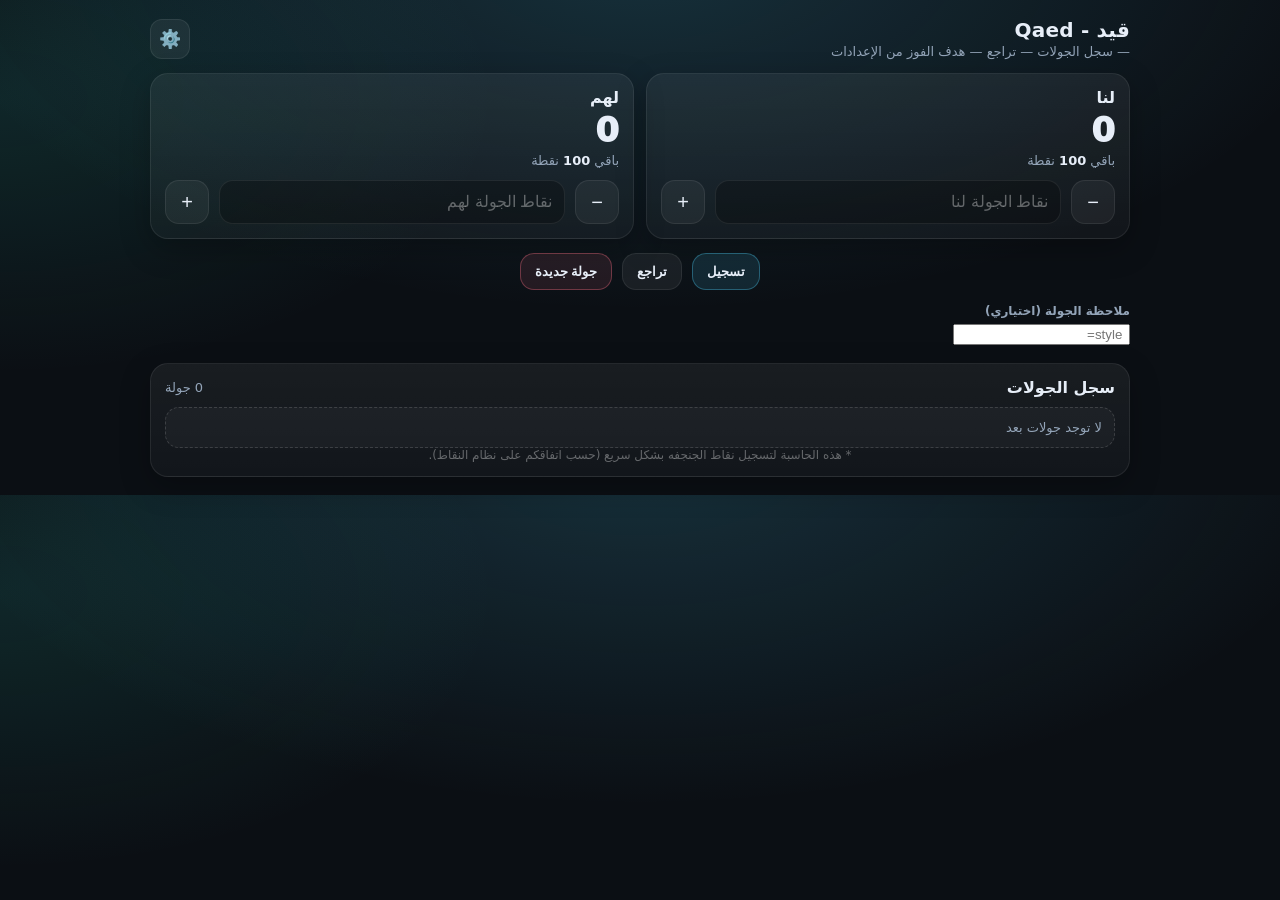
==== index.html @ 8751d2ac "Update index.html" ====
<!doctype html>
<html lang="ar" dir="rtl">
<head>
  <meta charset="utf-8" />
  <meta name="viewport" content="width=device-width,initial-scale=1" />
  <title> قيد  - Qaed </title>
  <style>
    :root{
      --bg:#0b0f14; --card:#101722; --muted:#93a4b8; --text:#e7eef8;
      --border:rgba(255,255,255,.08); --soft:rgba(255,255,255,.06);
      --accent:#4cc9f0; --ok:#2dd4bf; --bad:#fb7185; --warn:#fbbf24;
    }
    *{box-sizing:border-box}
    body{
      margin:0; padding:18px;
      font-family: system-ui,-apple-system,"Segoe UI",Tahoma,Arial;
      background: radial-gradient(1200px 600px at 50% -10%, rgba(76,201,240,.18), transparent 60%),
                  radial-gradient(900px 500px at 0% 20%, rgba(45,212,191,.12), transparent 55%),
                  var(--bg);
      color:var(--text);
    }
    a{color:inherit}
    .wrap{max-width:980px; margin:0 auto; display:grid; gap:14px;}
    .topbar{display:flex; align-items:center; justify-content:space-between; gap:10px;}
    .title{display:flex; flex-direction:column; gap:2px;}
    .title h1{margin:0; font-size:20px; letter-spacing:.2px;}
    .title p{margin:0; color:var(--muted); font-size:13px;}
    .iconbtn{
      width:40px; height:40px; border-radius:12px;
      border:1px solid var(--border); background:var(--soft); color:var(--text);
      cursor:pointer; font-size:18px; display:grid; place-items:center;
    }
    .grid2{display:grid; grid-template-columns:1fr 1fr; gap:12px;}
    .card{
      background: linear-gradient(180deg, rgba(255,255,255,.06), rgba(255,255,255,.03));
      border:1px solid var(--border); border-radius:18px; padding:14px;
      box-shadow: 0 10px 30px rgba(0,0,0,.25);
    }
    .teamHead{display:flex; align-items:flex-start; justify-content:space-between; gap:10px;}
    .teamName{font-weight:900; font-size:16px;}
    .bigScore{font-weight:950; font-size:34px; line-height:1; margin-top:6px;}
    .remaining{color:var(--muted); font-size:13px; margin-top:6px;}
    .remaining b{color:var(--text)}
    .inputRow{display:grid; grid-template-columns:44px 1fr 44px; gap:10px; margin-top:12px;}
    .stepBtn{
      border-radius:14px; border:1px solid var(--border);
      background:rgba(255,255,255,.05); color:var(--text); cursor:pointer;
      font-size:20px; height:44px;
    }
    input[type="number"]{
      width:100%; height:44px; border-radius:14px;
      border:1px solid var(--border); background:rgba(0,0,0,.25); color:var(--text);
      padding:0 12px; font-size:16px; outline:none;
    }
    input[type="number"]::placeholder{color:rgba(255,255,255,.35)}
    .actions{
      display:flex; gap:10px; flex-wrap:wrap;
      justify-content:center; align-items:center;
    }
    .btn{
      border:1px solid var(--border);
      background:rgba(255,255,255,.06);
      color:var(--text);
      padding:10px 14px;
      border-radius:14px;
      cursor:pointer;
      font-weight:800;
    }
    .btn.primary{border-color:rgba(76,201,240,.35); background:rgba(76,201,240,.12);}
    .btn.danger{border-color:rgba(251,113,133,.35); background:rgba(251,113,133,.10);}
    .btn.ghost{background:transparent}
    .logHead{
      display:flex; align-items:center; justify-content:space-between; gap:10px;
      margin-bottom:10px;
    }
    .logHead h2{margin:0; font-size:16px;}
    .badge{color:var(--muted); font-size:13px;}
    table{width:100%; border-collapse:separate; border-spacing:0 8px;}
    thead th{
      text-align:right; font-size:12px; color:var(--muted); font-weight:800;
      padding:0 10px;
    }
    tbody td{
      background:rgba(255,255,255,.04);
      border-top:1px solid var(--border);
      border-bottom:1px solid var(--border);
      padding:10px;
      font-weight:700;
    }
    tbody td:first-child{border-right:1px solid var(--border); border-top-right-radius:12px; border-bottom-right-radius:12px;}
    tbody td:last-child{border-left:1px solid var(--border); border-top-left-radius:12px; border-bottom-left-radius:12px;}
    .muted{color:var(--muted); font-weight:600;}
    .empty{
      color:var(--muted); font-size:13px; padding:12px;
      border:1px dashed rgba(255,255,255,.15); border-radius:14px;
      background:rgba(255,255,255,.03);
    }

    /* Modals */
    .overlay{
      position:fixed; inset:0; background:rgba(0,0,0,.55);
      display:none; align-items:center; justify-content:center; padding:18px;
    }
    .modal{
      width:min(520px, 100%); border-radius:18px; padding:14px;
      border:1px solid var(--border);
      background: linear-gradient(180deg, rgba(16,23,34,.98), rgba(16,23,34,.92));
      box-shadow: 0 18px 40px rgba(0,0,0,.5);
    }
    .modalTop{display:flex; justify-content:space-between; align-items:center; margin-bottom:10px;}
    .modalTop h3{margin:0; font-size:16px;}
    .closeX{
      width:36px; height:36px; border-radius:12px;
      border:1px solid var(--border); background:rgba(255,255,255,.06); color:var(--text);
      cursor:pointer; font-size:18px;
    }
    .field{margin:10px 0;}
    label{display:block; margin:0 0 6px; font-weight:800; color:var(--muted); font-size:12px;}
    .row2{display:grid; grid-template-columns:1fr 1fr; gap:10px;}
    .note{font-size:12px; color:var(--muted); line-height:1.6;}
    .winnerBox{
      text-align:center; padding:12px;
      border-radius:16px; border:1px solid rgba(45,212,191,.28);
      background: rgba(45,212,191,.10);
      margin:10px 0 14px;
    }
    .winnerBox .who{font-size:20px; font-weight:950; margin-top:6px;}
    .footerHint{color:rgba(255,255,255,.35); font-size:12px; text-align:center;}
    @media (max-width:780px){
      .grid2{grid-template-columns:1fr}
      .actions{justify-content:stretch}
      .btn{flex:1}
    }
  </style>
</head>
<body>
  <div class="wrap">
    <div class="topbar">
      <div class="title">
        <h1> قيد  - Qaed </h1>
        <p> — سجل الجولات — تراجع — هدف الفوز من الإعدادات</p>
      </div>
      <button class="iconbtn" id="settingsBtn" title="الإعدادات">⚙️</button>
    </div>

    <div class="grid2">
      <div class="card" id="teamA">
        <div class="teamHead">
          <div>
            <div class="teamName" id="nameA">لنا</div>
            <div class="bigScore" id="scoreA">0</div>
            <div class="remaining">باقي <b id="remainA">100</b> نقطة</div>
          </div>
        </div>

        <div class="inputRow">
          <button class="stepBtn" id="decA" aria-label="ناقص">−</button>
          <input type="number" id="inputA" placeholder="نقاط الجولة لنا" min="-500" step="1" />
          <button class="stepBtn" id="incA" aria-label="زائد">+</button>
        </div>
      </div>

      <div class="card" id="teamB">
        <div class="teamHead">
          <div>
            <div class="teamName" id="nameB">لهم</div>
            <div class="bigScore" id="scoreB">0</div>
            <div class="remaining">باقي <b id="remainB">100</b> نقطة</div>
          </div>
        </div>

        <div class="inputRow">
          <button class="stepBtn" id="decB" aria-label="ناقص">−</button>
          <input type="number" id="inputB" placeholder="نقاط الجولة لهم" min="-500" step="1" />
          <button class="stepBtn" id="incB" aria-label="زائد">+</button>
        </div>
      </div>
    </div>

    <div class="actions">
      <button class="btn primary" id="saveRoundBtn">تسجيل</button>
      <button class="btn" id="undoBtn">تراجع</button>
      <button class="btn danger" id="newGameBtn">جولة جديدة</button>
    </div>

    <div class="field" style="margin:0 0 4px 0;">
      <label>ملاحظة الجولة (اختياري)</label>
      <input type="text" id="roundNoteInput" placeholder=" style="height:44px;border-radius:14px;border:1px solid var(--border);background:rgba(0,0,0,.25);color:var(--text);padding:0 12px;width:100%;" />
    </div>

    <div class="card">
      <div class="logHead">
        <h2>سجل الجولات</h2>
        <div class="badge"><span id="roundCount">0</span> جولة</div>
      </div>

      <div id="logEmpty" class="empty">لا توجد جولات بعد</div>

      <div style="overflow:auto;">
        <table id="logTable" style="display:none;">
          <thead>
            <tr>
              <th style="width:70px;">الجولة</th>
              <th>لنا</th>
              <th>لهم</th>
              <th class="muted">ملاحظة</th>
            </tr>
          </thead>
          <tbody id="logBody"></tbody>
        </table>
      </div>

      <div class="footerHint">* هذه الحاسبة لتسجيل نقاط الجنجفه بشكل سريع (حسب اتفاقكم على نظام النقاط).</div>
    </div>
  </div>

  <!-- Settings Modal -->
  <div class="overlay" id="settingsOverlay" role="dialog" aria-modal="true">
    <div class="modal">
      <div class="modalTop">
        <h3>⚙️ الإعدادات</h3>
        <button class="closeX" id="closeSettings" aria-label="إغلاق">✕</button>
      </div>

      <div class="row2">
        <div class="field">
          <label>اسم الفريق الأول</label>
          <input type="text" id="setNameA" placeholder="مثال: لنا" style="height:44px;border-radius:14px;border:1px solid var(--border);background:rgba(0,0,0,.25);color:var(--text);padding:0 12px;" />
        </div>
        <div class="field">
          <label>اسم الفريق الثاني</label>
          <input type="text" id="setNameB" placeholder="مثال: لهم" style="height:44px;border-radius:14px;border:1px solid var(--border);background:rgba(0,0,0,.25);color:var(--text);padding:0 12px;" />
        </div>
      </div>

      <div class="field">
        <label>عدد نقاط الفوز (الهدف)</label>
        <input type="number" id="targetPoints" min="1" value="100" />
        <div class="note">مثال شائع: 100 أو 150. أول فريق يوصل للهدف (أو يتعداه) يفوز.</div>
      </div>

      <div class="actions" style="justify-content:flex-start;">
        <button class="btn primary" id="saveSettingsBtn">حفظ</button>
        <button class="btn ghost" id="resetAllBtn">تصفير كل شيء</button>
      </div>
    </div>
  </div>

  <!-- Winner Modal -->
  <div class="overlay" id="winnerOverlay" role="dialog" aria-modal="true">
    <div class="modal">
      <div class="modalTop">
        <h3 id="winnerTitle">الفائز!</h3>
        <button class="closeX" id="closeWinner" aria-label="إغلاق">✕</button>
      </div>

      <div class="winnerBox">
        <div class="muted">وصل الهدف</div>
        <div class="who" id="winnerWho">—</div>
        <div style="margin-top:8px" class="muted">
          <span id="winnerAName">لنا</span>: <b id="winnerAScore">0</b> —
          <span id="winnerBName">لهم</span>: <b id="winnerBScore">0</b>
        </div>
      </div>

      <div class="actions" style="justify-content:flex-start;">
        <button class="btn primary" id="winnerNewGameBtn">لعبة جديدة</button>
      </div>
    </div>
  </div>

  <script>
    // ====== State & Storage ======
    const STORAGE_KEY = "jinjfa_score_v1";

    // simple wrapper around storage with in-memory fallback for private mode/blocked storage
    const storage = (()=>{
      try{
        const testKey = STORAGE_KEY + "_test";
        localStorage.setItem(testKey, "1");
        localStorage.removeItem(testKey);
        return {
          get: (k)=>localStorage.getItem(k),
          set: (k,v)=>localStorage.setItem(k,v),
          remove: (k)=>localStorage.removeItem(k)
        };
      }catch(err){
        console.warn("Local storage unavailable, falling back to memory", err);
        const mem = {};
        return {
          get: (k)=> (k in mem ? mem[k] : null),
          set: (k,v)=>{ mem[k] = v; },
          remove: (k)=>{ delete mem[k]; }
        };
      }
    })();

    const state = {
      target: 100,
      nameA: "لنا",
      nameB: "لهم",
      scoreA: 0,
      scoreB: 0,
      rounds: [] // {a,b,note,ts}
    };

    function loadState() {
      try{
        const raw = storage.get(STORAGE_KEY);
        if(!raw) return;
        const parsed = JSON.parse(raw);
        if(typeof parsed === "object" && parsed){
          Object.assign(state, parsed);
          // sanitize
          state.target = clampInt(state.target, 1, 100000);
          state.scoreA = clampInt(state.scoreA, -1000000, 1000000);
          state.scoreB = clampInt(state.scoreB, -1000000, 1000000);
          state.rounds = Array.isArray(state.rounds) ? state.rounds : [];
        }
      }catch(e){
        console.warn("Failed to load stored state", e);
      }
    }
    function saveState(){
      try{
        storage.set(STORAGE_KEY, JSON.stringify(state));
      }catch(e){
        console.warn("Unable to persist state", e);
      }
    }

    function clampInt(v, min, max){
      const n = Number(v);
      if(!Number.isFinite(n)) return min;
      return Math.max(min, Math.min(max, Math.trunc(n)));
    }

    // ====== DOM ======
    const $ = (id)=>document.getElementById(id);

    const els = {
      nameA: $("nameA"),
      nameB: $("nameB"),
      scoreA: $("scoreA"),
      scoreB: $("scoreB"),
      remainA: $("remainA"),
      remainB: $("remainB"),
      inputA: $("inputA"),
      inputB: $("inputB"),
      roundCount: $("roundCount"),
      logEmpty: $("logEmpty"),
      logTable: $("logTable"),
      logBody: $("logBody"),

      settingsOverlay: $("settingsOverlay"),
      settingsBtn: $("settingsBtn"),
      closeSettings: $("closeSettings"),
      setNameA: $("setNameA"),
      setNameB: $("setNameB"),
      targetPoints: $("targetPoints"),
      roundNoteInput: $("roundNoteInput"),
      saveSettingsBtn: $("saveSettingsBtn"),
      resetAllBtn: $("resetAllBtn"),

      winnerOverlay: $("winnerOverlay"),
      closeWinner: $("closeWinner"),
      winnerWho: $("winnerWho"),
      winnerAName: $("winnerAName"),
      winnerBName: $("winnerBName"),
      winnerAScore: $("winnerAScore"),
      winnerBScore: $("winnerBScore"),
      winnerTitle: $("winnerTitle"),
      winnerNewGameBtn: $("winnerNewGameBtn"),

      saveRoundBtn: $("saveRoundBtn"),
      undoBtn: $("undoBtn"),
      newGameBtn: $("newGameBtn"),

      incA: $("incA"),
      decA: $("decA"),
      incB: $("incB"),
      decB: $("decB"),
    };

    function fmt(n){
      const num = Number(n);
      if(!Number.isFinite(num)) return "0";
      const bounded = Math.max(-1e9, Math.min(1e9, Math.trunc(num)));
      return String(bounded);
    }

    function updateUI(){
      els.nameA.textContent = state.nameA;
      els.nameB.textContent = state.nameB;
      els.scoreA.textContent = fmt(state.scoreA);
      els.scoreB.textContent = fmt(state.scoreB);

      const ra = Math.max(0, state.target - state.scoreA);
      const rb = Math.max(0, state.target - state.scoreB);
      els.remainA.textContent = fmt(ra);
      els.remainB.textContent = fmt(rb);

      // log
      const count = state.rounds.length;
      els.roundCount.textContent = fmt(count);

      if(count === 0){
        els.logEmpty.style.display = "block";
        els.logTable.style.display = "none";
      }else{
        els.logEmpty.style.display = "none";
        els.logTable.style.display = "table";
      }

      els.logBody.innerHTML = "";
      state.rounds.slice().reverse().forEach((r, idxFromEnd)=>{
        const roundIndex = count - idxFromEnd;
        const tr = document.createElement("tr");

        const td1 = document.createElement("td"); td1.textContent = roundIndex;
        const td2 = document.createElement("td"); td2.textContent = fmt(r.a);
        const td3 = document.createElement("td"); td3.textContent = fmt(r.b);
        const td4 = document.createElement("td"); td4.textContent = r.note ? r.note : "—";
        td4.className = "muted";

        tr.append(td1, td2, td3, td4);
        els.logBody.appendChild(tr);
      });

      // settings inputs reflect state
      els.setNameA.value = state.nameA;
      els.setNameB.value = state.nameB;
      els.targetPoints.value = state.target;

      // winner labels
      els.winnerAName.textContent = state.nameA;
      els.winnerBName.textContent = state.nameB;
    }

    function openSettings(){
      els.settingsOverlay.style.display = "flex";
    }
    function closeSettings(){
      els.settingsOverlay.style.display = "none";
    }

    function openWinner(who, isTie=false){
      els.winnerTitle.textContent = isTie ? "تعادل" : "الفائز!";
      els.winnerWho.textContent = who;
      els.winnerAScore.textContent = fmt(state.scoreA);
      els.winnerBScore.textContent = fmt(state.scoreB);
      els.winnerOverlay.style.display = "flex";
    }
    function closeWinner(){
      els.winnerOverlay.style.display = "none";
    }

    // ====== Actions ======
    function stepInput(inputEl, delta){
      const cur = clampInt(inputEl.value || 0, -100000, 100000);
      const next = cur + delta;
      inputEl.value = next;
      inputEl.focus();
    }

    function registerRound(){
      const a = clampInt(els.inputA.value || 0, -100000, 100000);
      const b = clampInt(els.inputB.value || 0, -100000, 100000);

      // Prevent empty round
      if(a === 0 && b === 0){
        // small UI nudge
        els.inputA.focus();
        return;
      }

      const note = (els.roundNoteInput.value || "").trim();

      state.scoreA += a;
      state.scoreB += b;
      state.rounds.push({ a, b, note, ts: Date.now() });

      // clear inputs
      els.inputA.value = "";
      els.inputB.value = "";
      els.roundNoteInput.value = "";

      saveState();
      updateUI();
      checkWinner();
    }

    function undoLast(){
      const last = state.rounds.pop();
      if(!last) return;
      state.scoreA = state.scoreA - clampInt(last.a,-1e9,1e9);
      state.scoreB = state.scoreB - clampInt(last.b,-1e9,1e9);
      saveState();
      updateUI();
      checkWinner();
    }

    function newGame(confirmMsg=true){
      if(confirmMsg && !confirm("هل أنت متأكد من بدء جولة جديدة؟")) return;
      state.scoreA = 0;
      state.scoreB = 0;
      state.rounds = [];
      els.inputA.value = "";
      els.inputB.value = "";
      els.roundNoteInput.value = "";
      saveState();
      updateUI();
      closeWinner();
    }

    function resetAll(){
      if(!confirm("تأكيد: تصفير كل شيء (الأسماء + الهدف + السجل)؟")) return;
      storage.remove(STORAGE_KEY);
      state.target = 100;
      state.nameA = "لنا";
      state.nameB = "لهم";
      state.scoreA = 0;
      state.scoreB = 0;
      state.rounds = [];
      saveState();
      updateUI();
      closeSettings();
      closeWinner();
    }

    function saveSettings(){
      state.nameA = (els.setNameA.value || "لنا").trim() || "لنا";
      state.nameB = (els.setNameB.value || "لهم").trim() || "لهم";
      state.target = clampInt(els.targetPoints.value || 100, 1, 100000);
      saveState();
      updateUI();
      closeSettings();
      checkWinner();
    }

    function checkWinner(){
      const hitA = state.scoreA >= state.target;
      const hitB = state.scoreB >= state.target;
      if(!hitA && !hitB){
        closeWinner();
        return;
      }

      let who = "";
      let tie = false;
      if(hitA && hitB){
        if(state.scoreA > state.scoreB) who = state.nameA;
        else if(state.scoreB > state.scoreA) who = state.nameB;
        else { tie = true; who = "تعادل"; }
      }else{
        who = hitA ? state.nameA : state.nameB;
      }
      openWinner(who, tie);
    }

    // ====== Events ======
    els.settingsBtn.addEventListener("click", openSettings);
    els.closeSettings.addEventListener("click", closeSettings);
    els.settingsOverlay.addEventListener("click", (e)=>{ if(e.target === els.settingsOverlay) closeSettings(); });
    els.saveSettingsBtn.addEventListener("click", saveSettings);
    els.resetAllBtn.addEventListener("click", resetAll);

    els.saveRoundBtn.addEventListener("click", registerRound);
    els.undoBtn.addEventListener("click", undoLast);
    els.newGameBtn.addEventListener("click", ()=>newGame(true));

    els.incA.addEventListener("click", ()=>stepInput(els.inputA, +1));
    els.decA.addEventListener("click", ()=>stepInput(els.inputA, -1));
    els.incB.addEventListener("click", ()=>stepInput(els.inputB, +1));
    els.decB.addEventListener("click", ()=>stepInput(els.inputB, -1));

    // Enter key to save
    [els.inputA, els.inputB].forEach(inp=>{
      inp.addEventListener("keydown", (e)=>{
        if(e.key === "Enter"){
          e.preventDefault();
          registerRound();
        }
      });
    });

    els.closeWinner.addEventListener("click", closeWinner);
    els.winnerOverlay.addEventListener("click", (e)=>{ if(e.target === els.winnerOverlay) closeWinner(); });
    els.winnerNewGameBtn.addEventListener("click", ()=>newGame(false));

    // ====== Init ======
    loadState();
    saveState();
    updateUI();
    checkWinner();
  </script>
</body>
</html>
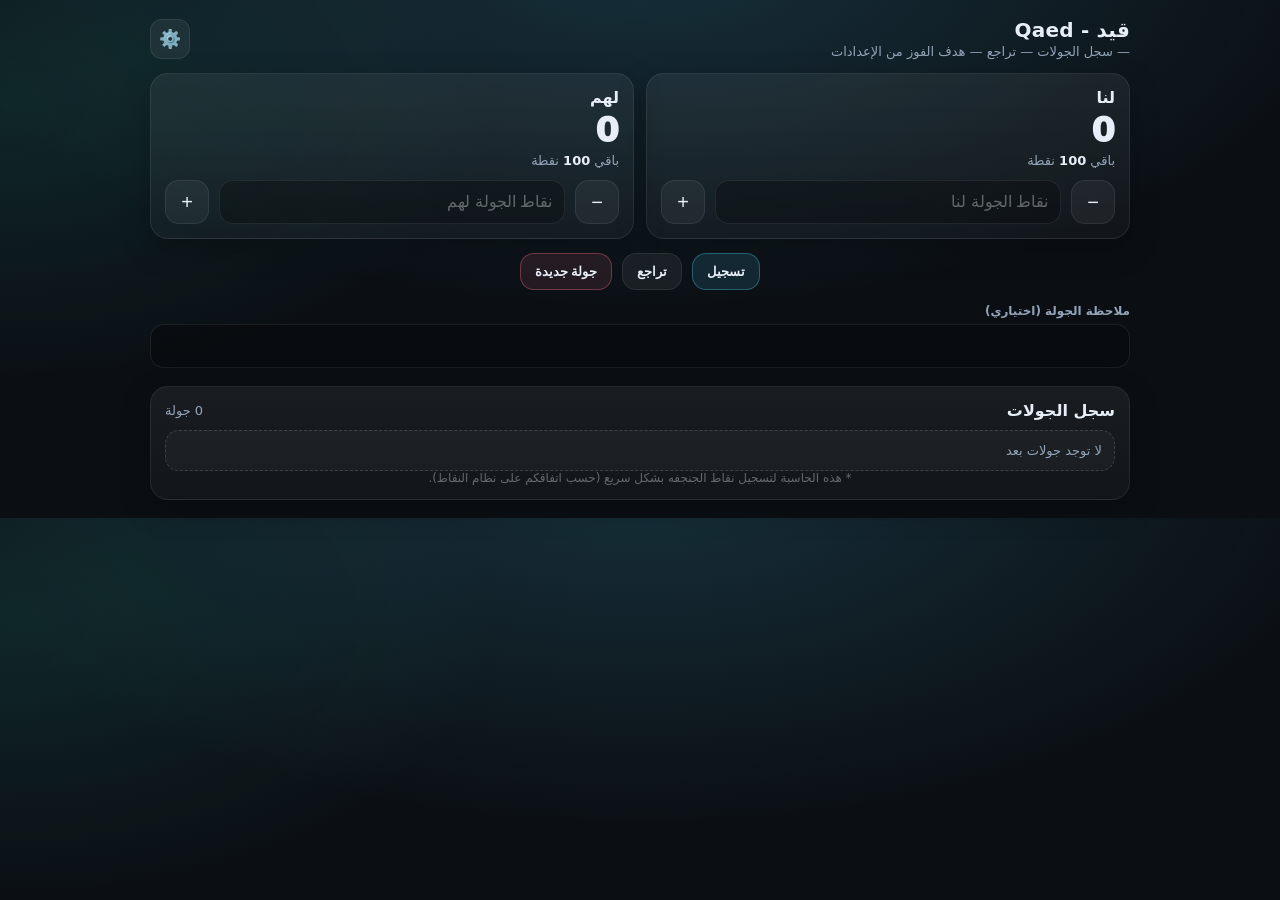
==== commit 48d510fa: "Fix round note input placeholder markup" ====
--- a/index.html
+++ b/index.html
@@ -185,7 +185,7 @@
 
     <div class="field" style="margin:0 0 4px 0;">
       <label>ملاحظة الجولة (اختياري)</label>
-      <input type="text" id="roundNoteInput" placeholder=" style="height:44px;border-radius:14px;border:1px solid var(--border);background:rgba(0,0,0,.25);color:var(--text);padding:0 12px;width:100%;" />
+      <input type="text" id="roundNoteInput" placeholder="" style="height:44px;border-radius:14px;border:1px solid var(--border);background:rgba(0,0,0,.25);color:var(--text);padding:0 12px;width:100%;" />
     </div>
 
     <div class="card">
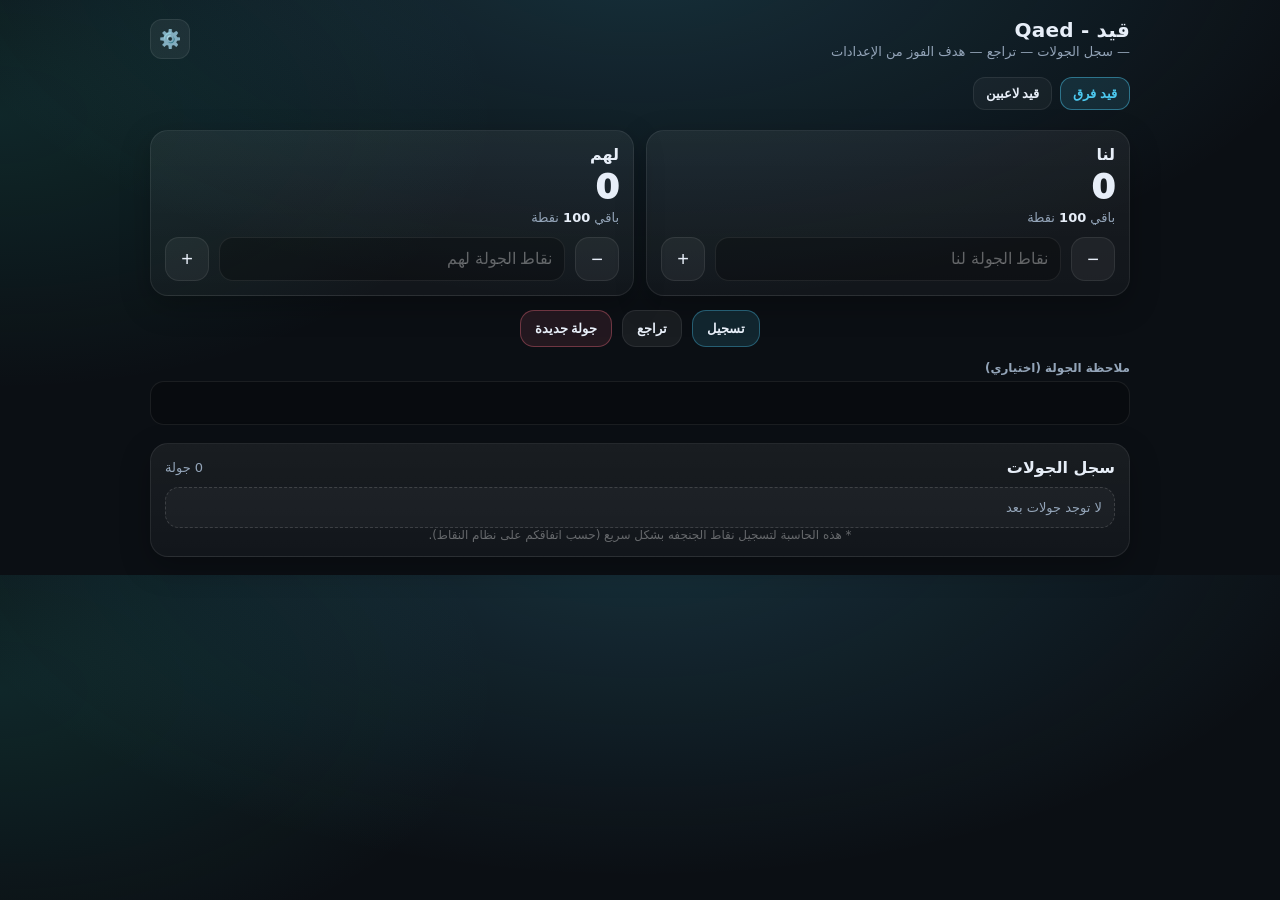
==== commit f0cbcb22: "Add team/player modes and fix note input" ====
--- a/index.html
+++ b/index.html
@@ -21,15 +21,21 @@
     }
     a{color:inherit}
     .wrap{max-width:980px; margin:0 auto; display:grid; gap:14px;}
-    .topbar{display:flex; align-items:center; justify-content:space-between; gap:10px;}
-    .title{display:flex; flex-direction:column; gap:2px;}
-    .title h1{margin:0; font-size:20px; letter-spacing:.2px;}
-    .title p{margin:0; color:var(--muted); font-size:13px;}
-    .iconbtn{
-      width:40px; height:40px; border-radius:12px;
-      border:1px solid var(--border); background:var(--soft); color:var(--text);
-      cursor:pointer; font-size:18px; display:grid; place-items:center;
-    }
+    .topbar{display:flex; align-items:center; justify-content:space-between; gap:10px;}
+    .title{display:flex; flex-direction:column; gap:2px;}
+    .title h1{margin:0; font-size:20px; letter-spacing:.2px;}
+    .title p{margin:0; color:var(--muted); font-size:13px;}
+    .modeToggle{display:flex; gap:8px; flex-wrap:wrap; margin:4px 0 6px;}
+    .modeBtn{
+      border:1px solid var(--border); background:rgba(255,255,255,.04); color:var(--text);
+      padding:8px 12px; border-radius:12px; cursor:pointer; font-weight:800; font-size:13px;
+    }
+    .modeBtn.active{border-color:rgba(76,201,240,.45); background:rgba(76,201,240,.12); color:var(--accent);}
+    .iconbtn{
+      width:40px; height:40px; border-radius:12px;
+      border:1px solid var(--border); background:var(--soft); color:var(--text);
+      cursor:pointer; font-size:18px; display:grid; place-items:center;
+    }
     .grid2{display:grid; grid-template-columns:1fr 1fr; gap:12px;}
     .card{
       background: linear-gradient(180deg, rgba(255,255,255,.06), rgba(255,255,255,.03));
@@ -135,13 +141,18 @@
 </head>
 <body>
   <div class="wrap">
-    <div class="topbar">
-      <div class="title">
-        <h1> قيد  - Qaed </h1>
-        <p> — سجل الجولات — تراجع — هدف الفوز من الإعدادات</p>
-      </div>
-      <button class="iconbtn" id="settingsBtn" title="الإعدادات">⚙️</button>
-    </div>
+    <div class="topbar">
+      <div class="title">
+        <h1> قيد  - Qaed </h1>
+        <p> — سجل الجولات — تراجع — هدف الفوز من الإعدادات</p>
+      </div>
+      <button class="iconbtn" id="settingsBtn" title="الإعدادات">⚙️</button>
+    </div>
+
+    <div class="modeToggle">
+      <button class="modeBtn active" data-mode="teams" id="modeTeams">قيد فرق</button>
+      <button class="modeBtn" data-mode="players" id="modePlayers">قيد لاعبين</button>
+    </div>
 
     <div class="grid2">
       <div class="card" id="teamA">
@@ -295,32 +306,55 @@
       }
     })();
 
-    const state = {
-      target: 100,
-      nameA: "لنا",
-      nameB: "لهم",
-      scoreA: 0,
-      scoreB: 0,
-      rounds: [] // {a,b,note,ts}
-    };
-
-    function loadState() {
-      try{
-        const raw = storage.get(STORAGE_KEY);
-        if(!raw) return;
-        const parsed = JSON.parse(raw);
-        if(typeof parsed === "object" && parsed){
-          Object.assign(state, parsed);
-          // sanitize
-          state.target = clampInt(state.target, 1, 100000);
-          state.scoreA = clampInt(state.scoreA, -1000000, 1000000);
-          state.scoreB = clampInt(state.scoreB, -1000000, 1000000);
-          state.rounds = Array.isArray(state.rounds) ? state.rounds : [];
-        }
-      }catch(e){
-        console.warn("Failed to load stored state", e);
-      }
-    }
+    const defaultProfile = (nameA="لنا", nameB="لهم")=>({
+      target: 100,
+      nameA,
+      nameB,
+      scoreA: 0,
+      scoreB: 0,
+      rounds: [] // {a,b,note,ts}
+    });
+
+    const state = {
+      mode: "teams", // teams | players
+      profiles: {
+        teams: defaultProfile("لنا", "لهم"),
+        players: defaultProfile("لاعب 1", "لاعب 2"),
+      }
+    };
+
+    function currentProfile(){ return state.profiles[state.mode]; }
+
+    function sanitizeProfile(p){
+      if(!p || typeof p !== "object") return defaultProfile();
+      p.target = clampInt(p.target, 1, 100000);
+      p.nameA = (p.nameA || "").trim() || "لنا";
+      p.nameB = (p.nameB || "").trim() || "لهم";
+      p.scoreA = clampInt(p.scoreA, -1000000, 1000000);
+      p.scoreB = clampInt(p.scoreB, -1000000, 1000000);
+      p.rounds = Array.isArray(p.rounds) ? p.rounds : [];
+      return p;
+    }
+
+    function loadState() {
+      try{
+        const raw = storage.get(STORAGE_KEY);
+        if(!raw) return;
+        const parsed = JSON.parse(raw);
+        if(typeof parsed === "object" && parsed){
+          if(parsed.profiles){
+            state.mode = parsed.mode === "players" ? "players" : "teams";
+            state.profiles.teams = sanitizeProfile(parsed.profiles.teams || defaultProfile("لنا","لهم"));
+            state.profiles.players = sanitizeProfile(parsed.profiles.players || defaultProfile("لاعب 1","لاعب 2"));
+          }else{
+            // legacy structure -> apply to teams, keep players default
+            state.profiles.teams = sanitizeProfile(parsed);
+          }
+        }
+      }catch(e){
+        console.warn("Failed to load stored state", e);
+      }
+    }
     function saveState(){
       try{
         storage.set(STORAGE_KEY, JSON.stringify(state));
@@ -350,10 +384,13 @@
       roundCount: $("roundCount"),
       logEmpty: $("logEmpty"),
       logTable: $("logTable"),
-      logBody: $("logBody"),
-
-      settingsOverlay: $("settingsOverlay"),
-      settingsBtn: $("settingsBtn"),
+      logBody: $("logBody"),
+
+      modeTeams: $("modeTeams"),
+      modePlayers: $("modePlayers"),
+
+      settingsOverlay: $("settingsOverlay"),
+      settingsBtn: $("settingsBtn"),
       closeSettings: $("closeSettings"),
       setNameA: $("setNameA"),
       setNameB: $("setNameB"),
@@ -389,53 +426,60 @@
       return String(bounded);
     }
 
-    function updateUI(){
-      els.nameA.textContent = state.nameA;
-      els.nameB.textContent = state.nameB;
-      els.scoreA.textContent = fmt(state.scoreA);
-      els.scoreB.textContent = fmt(state.scoreB);
-
-      const ra = Math.max(0, state.target - state.scoreA);
-      const rb = Math.max(0, state.target - state.scoreB);
-      els.remainA.textContent = fmt(ra);
-      els.remainB.textContent = fmt(rb);
-
-      // log
-      const count = state.rounds.length;
-      els.roundCount.textContent = fmt(count);
-
-      if(count === 0){
-        els.logEmpty.style.display = "block";
-        els.logTable.style.display = "none";
-      }else{
-        els.logEmpty.style.display = "none";
-        els.logTable.style.display = "table";
-      }
-
-      els.logBody.innerHTML = "";
-      state.rounds.slice().reverse().forEach((r, idxFromEnd)=>{
-        const roundIndex = count - idxFromEnd;
-        const tr = document.createElement("tr");
-
-        const td1 = document.createElement("td"); td1.textContent = roundIndex;
-        const td2 = document.createElement("td"); td2.textContent = fmt(r.a);
-        const td3 = document.createElement("td"); td3.textContent = fmt(r.b);
-        const td4 = document.createElement("td"); td4.textContent = r.note ? r.note : "—";
-        td4.className = "muted";
-
-        tr.append(td1, td2, td3, td4);
-        els.logBody.appendChild(tr);
-      });
-
-      // settings inputs reflect state
-      els.setNameA.value = state.nameA;
-      els.setNameB.value = state.nameB;
-      els.targetPoints.value = state.target;
-
-      // winner labels
-      els.winnerAName.textContent = state.nameA;
-      els.winnerBName.textContent = state.nameB;
-    }
+    function updateUI(){
+      const cp = currentProfile();
+
+      // header + scores
+      els.nameA.textContent = cp.nameA;
+      els.nameB.textContent = cp.nameB;
+      els.scoreA.textContent = fmt(cp.scoreA);
+      els.scoreB.textContent = fmt(cp.scoreB);
+
+      const ra = Math.max(0, cp.target - cp.scoreA);
+      const rb = Math.max(0, cp.target - cp.scoreB);
+      els.remainA.textContent = fmt(ra);
+      els.remainB.textContent = fmt(rb);
+
+      // log
+      const count = cp.rounds.length;
+      els.roundCount.textContent = fmt(count);
+
+      if(count === 0){
+        els.logEmpty.style.display = "block";
+        els.logTable.style.display = "none";
+      }else{
+        els.logEmpty.style.display = "none";
+        els.logTable.style.display = "table";
+      }
+
+      els.logBody.innerHTML = "";
+      cp.rounds.slice().reverse().forEach((r, idxFromEnd)=>{
+        const roundIndex = count - idxFromEnd;
+        const tr = document.createElement("tr");
+
+        const td1 = document.createElement("td"); td1.textContent = roundIndex;
+        const td2 = document.createElement("td"); td2.textContent = fmt(r.a);
+        const td3 = document.createElement("td"); td3.textContent = fmt(r.b);
+        const td4 = document.createElement("td"); td4.textContent = r.note ? r.note : "—";
+        td4.className = "muted";
+
+        tr.append(td1, td2, td3, td4);
+        els.logBody.appendChild(tr);
+      });
+
+      // settings inputs reflect state
+      els.setNameA.value = cp.nameA;
+      els.setNameB.value = cp.nameB;
+      els.targetPoints.value = cp.target;
+
+      // winner labels
+      els.winnerAName.textContent = cp.nameA;
+      els.winnerBName.textContent = cp.nameB;
+
+      // mode buttons UI
+      els.modeTeams.classList.toggle("active", state.mode === "teams");
+      els.modePlayers.classList.toggle("active", state.mode === "players");
+    }
 
     function openSettings(){
       els.settingsOverlay.style.display = "flex";
@@ -444,13 +488,14 @@
       els.settingsOverlay.style.display = "none";
     }
 
-    function openWinner(who, isTie=false){
-      els.winnerTitle.textContent = isTie ? "تعادل" : "الفائز!";
-      els.winnerWho.textContent = who;
-      els.winnerAScore.textContent = fmt(state.scoreA);
-      els.winnerBScore.textContent = fmt(state.scoreB);
-      els.winnerOverlay.style.display = "flex";
-    }
+    function openWinner(who, isTie=false){
+      els.winnerTitle.textContent = isTie ? "تعادل" : "الفائز!";
+      els.winnerWho.textContent = who;
+      const cp = currentProfile();
+      els.winnerAScore.textContent = fmt(cp.scoreA);
+      els.winnerBScore.textContent = fmt(cp.scoreB);
+      els.winnerOverlay.style.display = "flex";
+    }
     function closeWinner(){
       els.winnerOverlay.style.display = "none";
     }
@@ -463,109 +508,121 @@
       inputEl.focus();
     }
 
-    function registerRound(){
-      const a = clampInt(els.inputA.value || 0, -100000, 100000);
-      const b = clampInt(els.inputB.value || 0, -100000, 100000);
-
-      // Prevent empty round
-      if(a === 0 && b === 0){
-        // small UI nudge
-        els.inputA.focus();
+    function registerRound(){
+      const a = clampInt(els.inputA.value || 0, -100000, 100000);
+      const b = clampInt(els.inputB.value || 0, -100000, 100000);
+      const cp = currentProfile();
+
+      // Prevent empty round
+      if(a === 0 && b === 0){
+        // small UI nudge
+        els.inputA.focus();
         return;
       }
 
-      const note = (els.roundNoteInput.value || "").trim();
-
-      state.scoreA += a;
-      state.scoreB += b;
-      state.rounds.push({ a, b, note, ts: Date.now() });
-
-      // clear inputs
-      els.inputA.value = "";
-      els.inputB.value = "";
-      els.roundNoteInput.value = "";
+      const note = (els.roundNoteInput.value || "").trim();
+
+      cp.scoreA += a;
+      cp.scoreB += b;
+      cp.rounds.push({ a, b, note, ts: Date.now() });
+
+      // clear inputs
+      els.inputA.value = "";
+      els.inputB.value = "";
+      els.roundNoteInput.value = "";
 
       saveState();
       updateUI();
       checkWinner();
     }
 
-    function undoLast(){
-      const last = state.rounds.pop();
-      if(!last) return;
-      state.scoreA = state.scoreA - clampInt(last.a,-1e9,1e9);
-      state.scoreB = state.scoreB - clampInt(last.b,-1e9,1e9);
-      saveState();
-      updateUI();
-      checkWinner();
-    }
-
-    function newGame(confirmMsg=true){
-      if(confirmMsg && !confirm("هل أنت متأكد من بدء جولة جديدة؟")) return;
-      state.scoreA = 0;
-      state.scoreB = 0;
-      state.rounds = [];
-      els.inputA.value = "";
-      els.inputB.value = "";
-      els.roundNoteInput.value = "";
+    function undoLast(){
+      const cp = currentProfile();
+      const last = cp.rounds.pop();
+      if(!last) return;
+      cp.scoreA = cp.scoreA - clampInt(last.a,-1e9,1e9);
+      cp.scoreB = cp.scoreB - clampInt(last.b,-1e9,1e9);
+      saveState();
+      updateUI();
+      checkWinner();
+    }
+
+    function newGame(confirmMsg=true){
+      const cp = currentProfile();
+      if(confirmMsg && !confirm("هل أنت متأكد من بدء جولة جديدة؟")) return;
+      cp.scoreA = 0;
+      cp.scoreB = 0;
+      cp.rounds = [];
+      els.inputA.value = "";
+      els.inputB.value = "";
+      els.roundNoteInput.value = "";
       saveState();
       updateUI();
       closeWinner();
     }
 
-    function resetAll(){
-      if(!confirm("تأكيد: تصفير كل شيء (الأسماء + الهدف + السجل)؟")) return;
-      storage.remove(STORAGE_KEY);
-      state.target = 100;
-      state.nameA = "لنا";
-      state.nameB = "لهم";
-      state.scoreA = 0;
-      state.scoreB = 0;
-      state.rounds = [];
-      saveState();
-      updateUI();
-      closeSettings();
-      closeWinner();
-    }
-
-    function saveSettings(){
-      state.nameA = (els.setNameA.value || "لنا").trim() || "لنا";
-      state.nameB = (els.setNameB.value || "لهم").trim() || "لهم";
-      state.target = clampInt(els.targetPoints.value || 100, 1, 100000);
-      saveState();
-      updateUI();
-      closeSettings();
-      checkWinner();
-    }
-
-    function checkWinner(){
-      const hitA = state.scoreA >= state.target;
-      const hitB = state.scoreB >= state.target;
-      if(!hitA && !hitB){
-        closeWinner();
-        return;
-      }
-
-      let who = "";
-      let tie = false;
-      if(hitA && hitB){
-        if(state.scoreA > state.scoreB) who = state.nameA;
-        else if(state.scoreB > state.scoreA) who = state.nameB;
-        else { tie = true; who = "تعادل"; }
-      }else{
-        who = hitA ? state.nameA : state.nameB;
-      }
-      openWinner(who, tie);
-    }
+    function resetAll(){
+      if(!confirm("تأكيد: تصفير كل شيء (الأسماء + الهدف + السجل)؟")) return;
+      storage.remove(STORAGE_KEY);
+      state.profiles.teams = defaultProfile("لنا","لهم");
+      state.profiles.players = defaultProfile("لاعب 1","لاعب 2");
+      saveState();
+      updateUI();
+      closeSettings();
+      closeWinner();
+    }
+
+    function saveSettings(){
+      const cp = currentProfile();
+      cp.nameA = (els.setNameA.value || "لنا").trim() || "لنا";
+      cp.nameB = (els.setNameB.value || "لهم").trim() || "لهم";
+      cp.target = clampInt(els.targetPoints.value || 100, 1, 100000);
+      saveState();
+      updateUI();
+      closeSettings();
+      checkWinner();
+    }
+
+    function checkWinner(){
+      const cp = currentProfile();
+      const hitA = cp.scoreA >= cp.target;
+      const hitB = cp.scoreB >= cp.target;
+      if(!hitA && !hitB){
+        closeWinner();
+        return;
+      }
+
+      let who = "";
+      let tie = false;
+      if(hitA && hitB){
+        if(cp.scoreA > cp.scoreB) who = cp.nameA;
+        else if(cp.scoreB > cp.scoreA) who = cp.nameB;
+        else { tie = true; who = "تعادل"; }
+      }else{
+        who = hitA ? cp.nameA : cp.nameB;
+      }
+      openWinner(who, tie);
+    }
+
+    function switchMode(mode){
+      if(mode !== "teams" && mode !== "players") return;
+      state.mode = mode;
+      saveState();
+      updateUI();
+      checkWinner();
+    }
 
     // ====== Events ======
-    els.settingsBtn.addEventListener("click", openSettings);
-    els.closeSettings.addEventListener("click", closeSettings);
-    els.settingsOverlay.addEventListener("click", (e)=>{ if(e.target === els.settingsOverlay) closeSettings(); });
-    els.saveSettingsBtn.addEventListener("click", saveSettings);
-    els.resetAllBtn.addEventListener("click", resetAll);
-
-    els.saveRoundBtn.addEventListener("click", registerRound);
+    els.settingsBtn.addEventListener("click", openSettings);
+    els.closeSettings.addEventListener("click", closeSettings);
+    els.settingsOverlay.addEventListener("click", (e)=>{ if(e.target === els.settingsOverlay) closeSettings(); });
+    els.saveSettingsBtn.addEventListener("click", saveSettings);
+    els.resetAllBtn.addEventListener("click", resetAll);
+
+    els.modeTeams.addEventListener("click", ()=>switchMode("teams"));
+    els.modePlayers.addEventListener("click", ()=>switchMode("players"));
+
+    els.saveRoundBtn.addEventListener("click", registerRound);
     els.undoBtn.addEventListener("click", undoLast);
     els.newGameBtn.addEventListener("click", ()=>newGame(true));
 
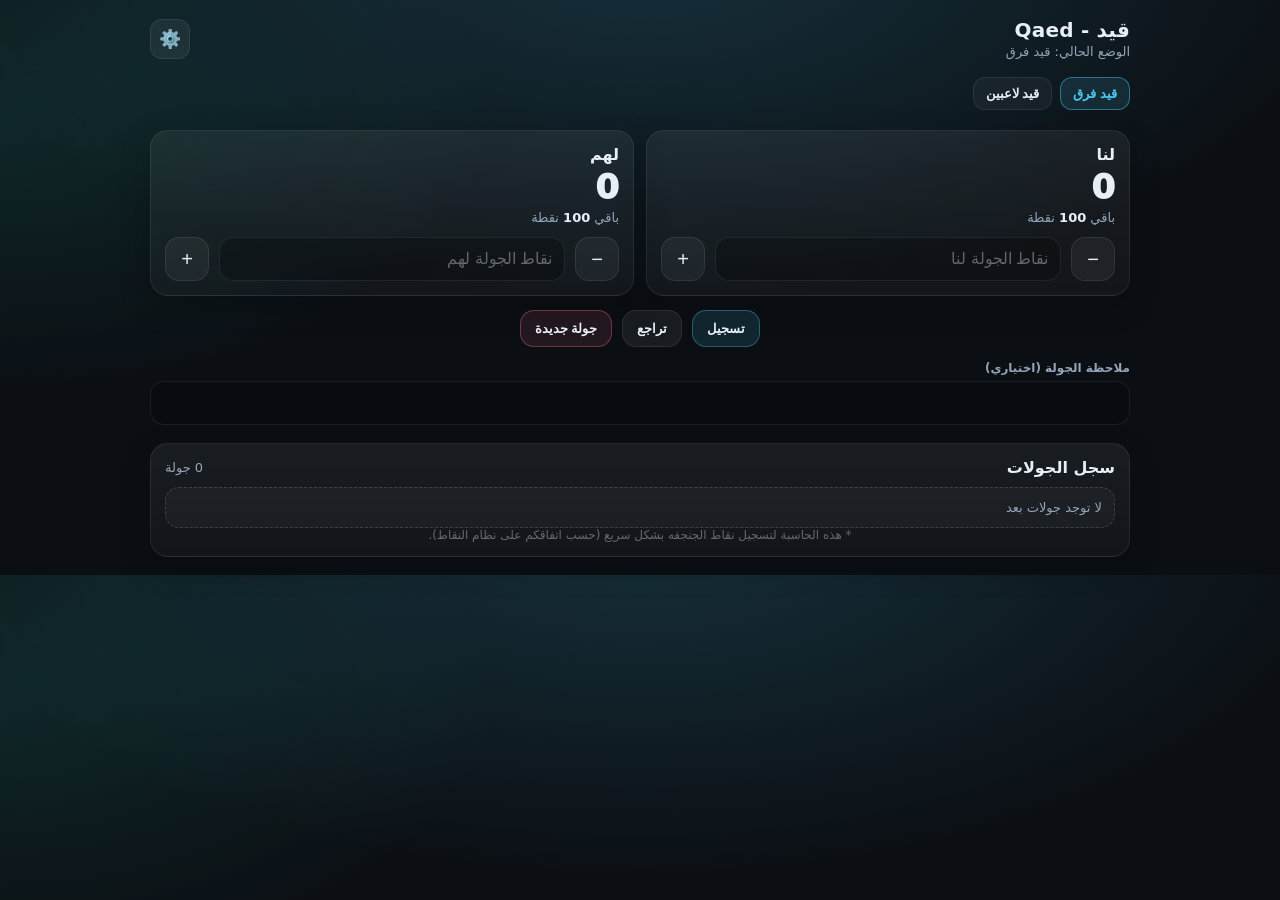
==== commit a55bd938: "Show current mode label in header" ====
--- a/index.html
+++ b/index.html
@@ -144,7 +144,7 @@
     <div class="topbar">
       <div class="title">
         <h1> قيد  - Qaed </h1>
-        <p> — سجل الجولات — تراجع — هدف الفوز من الإعدادات</p>
+        <p>الوضع الحالي: <span id="modeLabel">قيد فرق</span></p>
       </div>
       <button class="iconbtn" id="settingsBtn" title="الإعدادات">⚙️</button>
     </div>
@@ -388,6 +388,7 @@
 
       modeTeams: $("modeTeams"),
       modePlayers: $("modePlayers"),
+      modeLabel: $("modeLabel"),
 
       settingsOverlay: $("settingsOverlay"),
       settingsBtn: $("settingsBtn"),
@@ -479,6 +480,7 @@
       // mode buttons UI
       els.modeTeams.classList.toggle("active", state.mode === "teams");
       els.modePlayers.classList.toggle("active", state.mode === "players");
+      els.modeLabel.textContent = state.mode === "teams" ? "قيد فرق" : "قيد لاعبين";
     }
 
     function openSettings(){
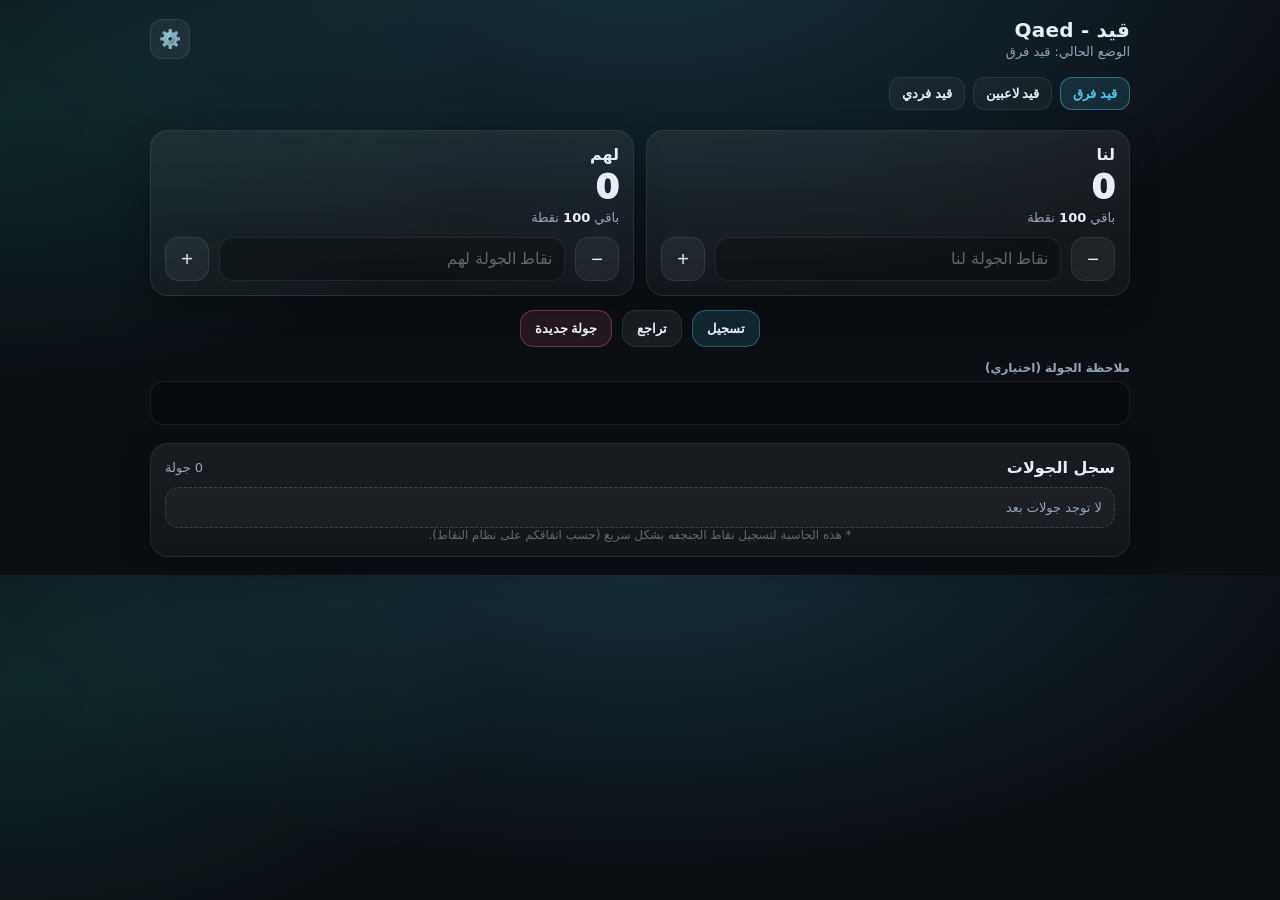
==== commit 7cc0c6d6: "Add solo scoring mode" ====
--- a/index.html
+++ b/index.html
@@ -152,6 +152,7 @@
     <div class="modeToggle">
       <button class="modeBtn active" data-mode="teams" id="modeTeams">قيد فرق</button>
       <button class="modeBtn" data-mode="players" id="modePlayers">قيد لاعبين</button>
+      <button class="modeBtn" data-mode="solo" id="modeSolo">قيد فردي</button>
     </div>
 
     <div class="grid2">
@@ -316,10 +317,11 @@
     });
 
     const state = {
-      mode: "teams", // teams | players
+      mode: "teams", // teams | players | solo
       profiles: {
         teams: defaultProfile("لنا", "لهم"),
         players: defaultProfile("لاعب 1", "لاعب 2"),
+        solo: defaultProfile("أنا", "خصم"),
       }
     };
 
@@ -343,9 +345,10 @@
         const parsed = JSON.parse(raw);
         if(typeof parsed === "object" && parsed){
           if(parsed.profiles){
-            state.mode = parsed.mode === "players" ? "players" : "teams";
+            state.mode = ["teams","players","solo"].includes(parsed.mode) ? parsed.mode : "teams";
             state.profiles.teams = sanitizeProfile(parsed.profiles.teams || defaultProfile("لنا","لهم"));
             state.profiles.players = sanitizeProfile(parsed.profiles.players || defaultProfile("لاعب 1","لاعب 2"));
+            state.profiles.solo = sanitizeProfile(parsed.profiles.solo || defaultProfile("أنا","خصم"));
           }else{
             // legacy structure -> apply to teams, keep players default
             state.profiles.teams = sanitizeProfile(parsed);
@@ -388,6 +391,7 @@
 
       modeTeams: $("modeTeams"),
       modePlayers: $("modePlayers"),
+      modeSolo: $("modeSolo"),
       modeLabel: $("modeLabel"),
 
       settingsOverlay: $("settingsOverlay"),
@@ -480,7 +484,10 @@
       // mode buttons UI
       els.modeTeams.classList.toggle("active", state.mode === "teams");
       els.modePlayers.classList.toggle("active", state.mode === "players");
-      els.modeLabel.textContent = state.mode === "teams" ? "قيد فرق" : "قيد لاعبين";
+      els.modeSolo.classList.toggle("active", state.mode === "solo");
+      els.modeLabel.textContent =
+        state.mode === "teams" ? "قيد فرق" :
+        state.mode === "players" ? "قيد لاعبين" : "قيد فردي";
     }
 
     function openSettings(){
@@ -607,7 +614,7 @@
     }
 
     function switchMode(mode){
-      if(mode !== "teams" && mode !== "players") return;
+      if(mode !== "teams" && mode !== "players" && mode !== "solo") return;
       state.mode = mode;
       saveState();
       updateUI();
@@ -623,6 +630,7 @@
 
     els.modeTeams.addEventListener("click", ()=>switchMode("teams"));
     els.modePlayers.addEventListener("click", ()=>switchMode("players"));
+    els.modeSolo.addEventListener("click", ()=>switchMode("solo"));
 
     els.saveRoundBtn.addEventListener("click", registerRound);
     els.undoBtn.addEventListener("click", undoLast);
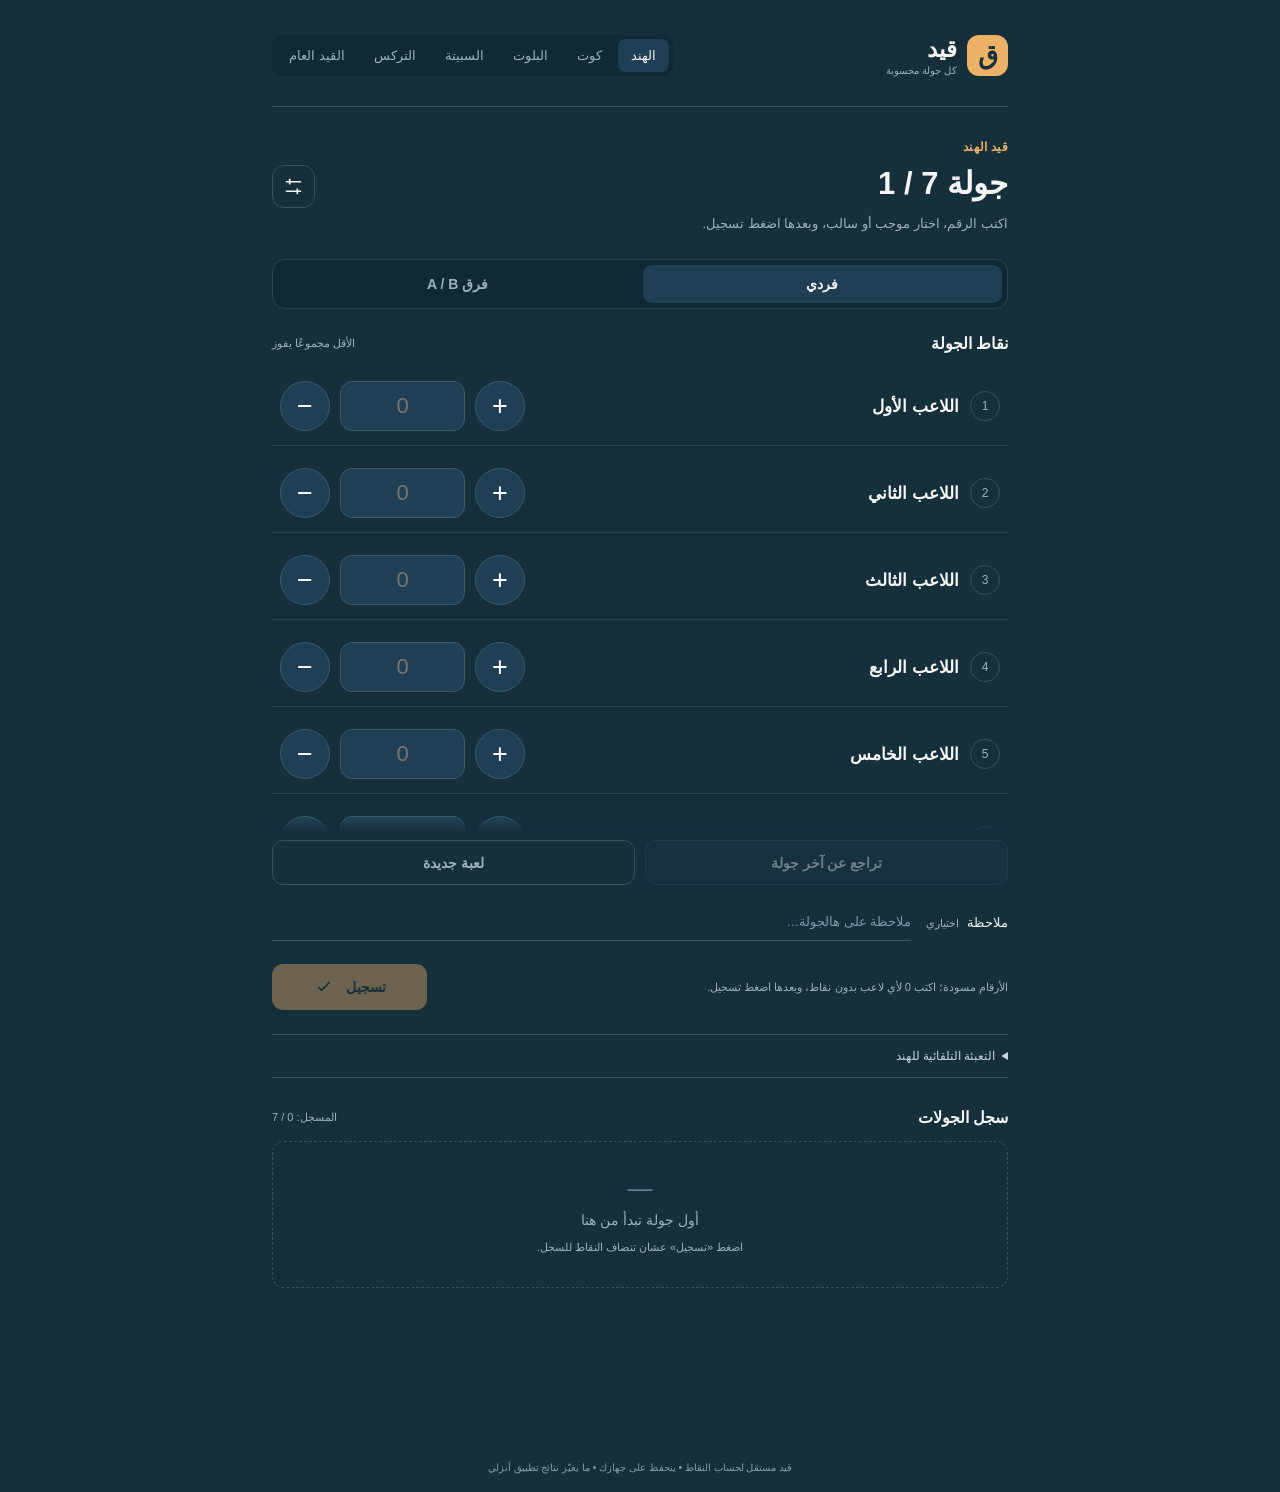
==== commit 179f8074: "Add dedicated game scorekeepers and redesign general scoring" ====
--- a/index.html
+++ b/index.html
@@ -1,665 +1,55 @@
-<!doctype html>
-<html lang="ar" dir="rtl">
-<head>
-  <meta charset="utf-8" />
-  <meta name="viewport" content="width=device-width,initial-scale=1" />
-  <title> قيد  - Qaed </title>
-  <style>
-    :root{
-      --bg:#0b0f14; --card:#101722; --muted:#93a4b8; --text:#e7eef8;
-      --border:rgba(255,255,255,.08); --soft:rgba(255,255,255,.06);
-      --accent:#4cc9f0; --ok:#2dd4bf; --bad:#fb7185; --warn:#fbbf24;
-    }
-    *{box-sizing:border-box}
-    body{
-      margin:0; padding:18px;
-      font-family: system-ui,-apple-system,"Segoe UI",Tahoma,Arial;
-      background: radial-gradient(1200px 600px at 50% -10%, rgba(76,201,240,.18), transparent 60%),
-                  radial-gradient(900px 500px at 0% 20%, rgba(45,212,191,.12), transparent 55%),
-                  var(--bg);
-      color:var(--text);
-    }
-    a{color:inherit}
-    .wrap{max-width:980px; margin:0 auto; display:grid; gap:14px;}
-    .topbar{display:flex; align-items:center; justify-content:space-between; gap:10px;}
-    .title{display:flex; flex-direction:column; gap:2px;}
-    .title h1{margin:0; font-size:20px; letter-spacing:.2px;}
-    .title p{margin:0; color:var(--muted); font-size:13px;}
-    .modeToggle{display:flex; gap:8px; flex-wrap:wrap; margin:4px 0 6px;}
-    .modeBtn{
-      border:1px solid var(--border); background:rgba(255,255,255,.04); color:var(--text);
-      padding:8px 12px; border-radius:12px; cursor:pointer; font-weight:800; font-size:13px;
-    }
-    .modeBtn.active{border-color:rgba(76,201,240,.45); background:rgba(76,201,240,.12); color:var(--accent);}
-    .iconbtn{
-      width:40px; height:40px; border-radius:12px;
-      border:1px solid var(--border); background:var(--soft); color:var(--text);
-      cursor:pointer; font-size:18px; display:grid; place-items:center;
-    }
-    .grid2{display:grid; grid-template-columns:1fr 1fr; gap:12px;}
-    .card{
-      background: linear-gradient(180deg, rgba(255,255,255,.06), rgba(255,255,255,.03));
-      border:1px solid var(--border); border-radius:18px; padding:14px;
-      box-shadow: 0 10px 30px rgba(0,0,0,.25);
-    }
-    .teamHead{display:flex; align-items:flex-start; justify-content:space-between; gap:10px;}
-    .teamName{font-weight:900; font-size:16px;}
-    .bigScore{font-weight:950; font-size:34px; line-height:1; margin-top:6px;}
-    .remaining{color:var(--muted); font-size:13px; margin-top:6px;}
-    .remaining b{color:var(--text)}
-    .inputRow{display:grid; grid-template-columns:44px 1fr 44px; gap:10px; margin-top:12px;}
-    .stepBtn{
-      border-radius:14px; border:1px solid var(--border);
-      background:rgba(255,255,255,.05); color:var(--text); cursor:pointer;
-      font-size:20px; height:44px;
-    }
-    input[type="number"]{
-      width:100%; height:44px; border-radius:14px;
-      border:1px solid var(--border); background:rgba(0,0,0,.25); color:var(--text);
-      padding:0 12px; font-size:16px; outline:none;
-    }
-    input[type="number"]::placeholder{color:rgba(255,255,255,.35)}
-    .actions{
-      display:flex; gap:10px; flex-wrap:wrap;
-      justify-content:center; align-items:center;
-    }
-    .btn{
-      border:1px solid var(--border);
-      background:rgba(255,255,255,.06);
-      color:var(--text);
-      padding:10px 14px;
-      border-radius:14px;
-      cursor:pointer;
-      font-weight:800;
-    }
-    .btn.primary{border-color:rgba(76,201,240,.35); background:rgba(76,201,240,.12);}
-    .btn.danger{border-color:rgba(251,113,133,.35); background:rgba(251,113,133,.10);}
-    .btn.ghost{background:transparent}
-    .logHead{
-      display:flex; align-items:center; justify-content:space-between; gap:10px;
-      margin-bottom:10px;
-    }
-    .logHead h2{margin:0; font-size:16px;}
-    .badge{color:var(--muted); font-size:13px;}
-    table{width:100%; border-collapse:separate; border-spacing:0 8px;}
-    thead th{
-      text-align:right; font-size:12px; color:var(--muted); font-weight:800;
-      padding:0 10px;
-    }
-    tbody td{
-      background:rgba(255,255,255,.04);
-      border-top:1px solid var(--border);
-      border-bottom:1px solid var(--border);
-      padding:10px;
-      font-weight:700;
-    }
-    tbody td:first-child{border-right:1px solid var(--border); border-top-right-radius:12px; border-bottom-right-radius:12px;}
-    tbody td:last-child{border-left:1px solid var(--border); border-top-left-radius:12px; border-bottom-left-radius:12px;}
-    .muted{color:var(--muted); font-weight:600;}
-    .empty{
-      color:var(--muted); font-size:13px; padding:12px;
-      border:1px dashed rgba(255,255,255,.15); border-radius:14px;
-      background:rgba(255,255,255,.03);
-    }
-
-    /* Modals */
-    .overlay{
-      position:fixed; inset:0; background:rgba(0,0,0,.55);
-      display:none; align-items:center; justify-content:center; padding:18px;
-    }
-    .modal{
-      width:min(520px, 100%); border-radius:18px; padding:14px;
-      border:1px solid var(--border);
-      background: linear-gradient(180deg, rgba(16,23,34,.98), rgba(16,23,34,.92));
-      box-shadow: 0 18px 40px rgba(0,0,0,.5);
-    }
-    .modalTop{display:flex; justify-content:space-between; align-items:center; margin-bottom:10px;}
-    .modalTop h3{margin:0; font-size:16px;}
-    .closeX{
-      width:36px; height:36px; border-radius:12px;
-      border:1px solid var(--border); background:rgba(255,255,255,.06); color:var(--text);
-      cursor:pointer; font-size:18px;
-    }
-    .field{margin:10px 0;}
-    label{display:block; margin:0 0 6px; font-weight:800; color:var(--muted); font-size:12px;}
-    .row2{display:grid; grid-template-columns:1fr 1fr; gap:10px;}
-    .note{font-size:12px; color:var(--muted); line-height:1.6;}
-    .winnerBox{
-      text-align:center; padding:12px;
-      border-radius:16px; border:1px solid rgba(45,212,191,.28);
-      background: rgba(45,212,191,.10);
-      margin:10px 0 14px;
-    }
-    .winnerBox .who{font-size:20px; font-weight:950; margin-top:6px;}
-    .footerHint{color:rgba(255,255,255,.35); font-size:12px; text-align:center;}
-    @media (max-width:780px){
-      .grid2{grid-template-columns:1fr}
-      .actions{justify-content:stretch}
-      .btn{flex:1}
-    }
-  </style>
-</head>
-<body>
-  <div class="wrap">
-    <div class="topbar">
-      <div class="title">
-        <h1> قيد  - Qaed </h1>
-        <p>الوضع الحالي: <span id="modeLabel">قيد فرق</span></p>
-      </div>
-      <button class="iconbtn" id="settingsBtn" title="الإعدادات">⚙️</button>
+<!doctype html>
+<html lang="ar" dir="rtl">
+<head>
+  <meta charset="utf-8">
+  <meta name="viewport" content="width=device-width, initial-scale=1, viewport-fit=cover">
+  <meta name="theme-color" content="#152f3b">
+  <meta name="description" content="قيد الهند للفردي والفرق: تسجيل الجولات، تعبئة النقاط تلقائيًا، وحساب الفائز بالأقل مجموعًا.">
+  <title>قيد الهند — Qaed</title>
+  <link rel="stylesheet" href="hand.css">
+  <script defer src="hand-core.js"></script>
+  <script defer src="hand-app.js"></script>
+</head>
+<body>
+  <main class="app-shell">
+    <header class="app-header">
+      <a class="brand" href="index.html" aria-label="قيد الهند"><span class="brand-symbol" aria-hidden="true">ق</span><span>قيد<small>كل جولة محسوبة</small></span></a>
+      <nav class="game-switch" aria-label="نوع القيد"><span class="selected-game" aria-current="page">الهند</span><a href="kout.html">كوت</a><a href="baloot.html">البلوت</a><a href="spita.html">السبيتة</a><a href="trix.html">التركس</a><a href="general.html">القيد العام</a></nav>
+    </header>
+
+    <section class="game-heading" aria-labelledby="game-title">
+      <div><span class="eyebrow">قيد الهند</span><h1 id="game-title">جولة <bdi id="round-label">1 / 7</bdi></h1><p id="round-description">أدخل نقاط الجولة، وبعدها اضغط تسجيل.</p></div>
+      <button id="settings-open" class="icon-button" type="button" aria-label="إعدادات اللعبة" title="إعدادات اللعبة"><svg viewBox="0 0 24 24" fill="none" stroke="currentColor" stroke-width="1.7" aria-hidden="true"><path d="M4 7h16M4 17h16M8 4v6m8 4v6"/></svg></button>
+    </section>
+
+    <div class="mode-switch" role="group" aria-label="طريقة اللعب">
+      <button type="button" data-mode="individual" aria-pressed="true">فردي</button><button type="button" data-mode="teams" aria-pressed="false">فرق A / B</button>
     </div>
+    <p id="storage-warning" class="storage-warning" role="status" hidden></p>
+    <p id="feedback" class="feedback" role="status" aria-live="polite"></p>
 
-    <div class="modeToggle">
-      <button class="modeBtn active" data-mode="teams" id="modeTeams">قيد فرق</button>
-      <button class="modeBtn" data-mode="players" id="modePlayers">قيد لاعبين</button>
-      <button class="modeBtn" data-mode="solo" id="modeSolo">قيد فردي</button>
-    </div>
-
-    <div class="grid2">
-      <div class="card" id="teamA">
-        <div class="teamHead">
-          <div>
-            <div class="teamName" id="nameA">لنا</div>
-            <div class="bigScore" id="scoreA">0</div>
-            <div class="remaining">باقي <b id="remainA">100</b> نقطة</div>
-          </div>
-        </div>
-
-        <div class="inputRow">
-          <button class="stepBtn" id="decA" aria-label="ناقص">−</button>
-          <input type="number" id="inputA" placeholder="نقاط الجولة لنا" min="-500" step="1" />
-          <button class="stepBtn" id="incA" aria-label="زائد">+</button>
-        </div>
-      </div>
-
-      <div class="card" id="teamB">
-        <div class="teamHead">
-          <div>
-            <div class="teamName" id="nameB">لهم</div>
-            <div class="bigScore" id="scoreB">0</div>
-            <div class="remaining">باقي <b id="remainB">100</b> نقطة</div>
-          </div>
-        </div>
-
-        <div class="inputRow">
-          <button class="stepBtn" id="decB" aria-label="ناقص">−</button>
-          <input type="number" id="inputB" placeholder="نقاط الجولة لهم" min="-500" step="1" />
-          <button class="stepBtn" id="incB" aria-label="زائد">+</button>
-        </div>
-      </div>
-    </div>
-
-    <div class="actions">
-      <button class="btn primary" id="saveRoundBtn">تسجيل</button>
-      <button class="btn" id="undoBtn">تراجع</button>
-      <button class="btn danger" id="newGameBtn">جولة جديدة</button>
-    </div>
-
-    <div class="field" style="margin:0 0 4px 0;">
-      <label>ملاحظة الجولة (اختياري)</label>
-      <input type="text" id="roundNoteInput" placeholder="" style="height:44px;border-radius:14px;border:1px solid var(--border);background:rgba(0,0,0,.25);color:var(--text);padding:0 12px;width:100%;" />
-    </div>
-
-    <div class="card">
-      <div class="logHead">
-        <h2>سجل الجولات</h2>
-        <div class="badge"><span id="roundCount">0</span> جولة</div>
-      </div>
-
-      <div id="logEmpty" class="empty">لا توجد جولات بعد</div>
-
-      <div style="overflow:auto;">
-        <table id="logTable" style="display:none;">
-          <thead>
-            <tr>
-              <th style="width:70px;">الجولة</th>
-              <th>لنا</th>
-              <th>لهم</th>
-              <th class="muted">ملاحظة</th>
-            </tr>
-          </thead>
-          <tbody id="logBody"></tbody>
-        </table>
-      </div>
-
-      <div class="footerHint">* هذه الحاسبة لتسجيل نقاط الجنجفه بشكل سريع (حسب اتفاقكم على نظام النقاط).</div>
-    </div>
-  </div>
-
-  <!-- Settings Modal -->
-  <div class="overlay" id="settingsOverlay" role="dialog" aria-modal="true">
-    <div class="modal">
-      <div class="modalTop">
-        <h3>⚙️ الإعدادات</h3>
-        <button class="closeX" id="closeSettings" aria-label="إغلاق">✕</button>
-      </div>
-
-      <div class="row2">
-        <div class="field">
-          <label>اسم الفريق الأول</label>
-          <input type="text" id="setNameA" placeholder="مثال: لنا" style="height:44px;border-radius:14px;border:1px solid var(--border);background:rgba(0,0,0,.25);color:var(--text);padding:0 12px;" />
-        </div>
-        <div class="field">
-          <label>اسم الفريق الثاني</label>
-          <input type="text" id="setNameB" placeholder="مثال: لهم" style="height:44px;border-radius:14px;border:1px solid var(--border);background:rgba(0,0,0,.25);color:var(--text);padding:0 12px;" />
-        </div>
-      </div>
-
-      <div class="field">
-        <label>عدد نقاط الفوز (الهدف)</label>
-        <input type="number" id="targetPoints" min="1" value="100" />
-        <div class="note">مثال شائع: 100 أو 150. أول فريق يوصل للهدف (أو يتعداه) يفوز.</div>
-      </div>
-
-      <div class="actions" style="justify-content:flex-start;">
-        <button class="btn primary" id="saveSettingsBtn">حفظ</button>
-        <button class="btn ghost" id="resetAllBtn">تصفير كل شيء</button>
-      </div>
-    </div>
-  </div>
-
-  <!-- Winner Modal -->
-  <div class="overlay" id="winnerOverlay" role="dialog" aria-modal="true">
-    <div class="modal">
-      <div class="modalTop">
-        <h3 id="winnerTitle">الفائز!</h3>
-        <button class="closeX" id="closeWinner" aria-label="إغلاق">✕</button>
-      </div>
-
-      <div class="winnerBox">
-        <div class="muted">وصل الهدف</div>
-        <div class="who" id="winnerWho">—</div>
-        <div style="margin-top:8px" class="muted">
-          <span id="winnerAName">لنا</span>: <b id="winnerAScore">0</b> —
-          <span id="winnerBName">لهم</span>: <b id="winnerBScore">0</b>
-        </div>
-      </div>
-
-      <div class="actions" style="justify-content:flex-start;">
-        <button class="btn primary" id="winnerNewGameBtn">لعبة جديدة</button>
-      </div>
-    </div>
-  </div>
-
-  <script>
-    // ====== State & Storage ======
-    const STORAGE_KEY = "jinjfa_score_v1";
-
-    // simple wrapper around storage with in-memory fallback for private mode/blocked storage
-    const storage = (()=>{
-      try{
-        const testKey = STORAGE_KEY + "_test";
-        localStorage.setItem(testKey, "1");
-        localStorage.removeItem(testKey);
-        return {
-          get: (k)=>localStorage.getItem(k),
-          set: (k,v)=>localStorage.setItem(k,v),
-          remove: (k)=>localStorage.removeItem(k)
-        };
-      }catch(err){
-        console.warn("Local storage unavailable, falling back to memory", err);
-        const mem = {};
-        return {
-          get: (k)=> (k in mem ? mem[k] : null),
-          set: (k,v)=>{ mem[k] = v; },
-          remove: (k)=>{ delete mem[k]; }
-        };
-      }
-    })();
-
-    const defaultProfile = (nameA="لنا", nameB="لهم")=>({
-      target: 100,
-      nameA,
-      nameB,
-      scoreA: 0,
-      scoreB: 0,
-      rounds: [] // {a,b,note,ts}
-    });
+    <section id="winner-panel" class="winner-panel" aria-live="polite" hidden>
+      <span class="eyebrow">انتهت الجولات</span><h2 id="winner-name"></h2><p id="winner-detail"></p>
+      <button id="extend-game" class="button secondary" type="button">إضافة جولة</button>
+    </section>
 
-    const state = {
-      mode: "teams", // teams | players | solo
-      profiles: {
-        teams: defaultProfile("لنا", "لهم"),
-        players: defaultProfile("لاعب 1", "لاعب 2"),
-        solo: defaultProfile("أنا", "خصم"),
-      }
-    };
+    <section class="entry-section" aria-labelledby="entry-title">
+      <div class="section-label"><h2 id="entry-title">نقاط الجولة</h2><span>الأقل مجموعًا يفوز</span></div>
+      <form id="score-form" novalidate>
+        <div id="score-inputs" class="score-inputs"></div>
+        <label class="note-field" for="round-note"><span>ملاحظة <small>اختياري</small></span><input id="round-note" maxlength="180" placeholder="ملاحظة على هالجولة…" autocomplete="off"></label>
+        <div class="entry-footer"><p id="entry-help">الأرقام مسودة؛ ما تنحسب إلا بعد التسجيل.</p><button id="register-round" class="button primary" type="button">تسجيل <svg viewBox="0 0 24 24" fill="none" stroke="currentColor" stroke-width="2" aria-hidden="true"><path d="m5 12 4 4L19 6"/></svg></button></div>
+      </form>
+    </section>
 
-    function currentProfile(){ return state.profiles[state.mode]; }
+    <details class="rules-note"><summary>التعبئة التلقائية للهند</summary><p>إذا حطيت إحدى النتائج التالية، تنحط قيمة موجبة للباقين تلقائيًا. تقدر تعدّل أي رقم يدويًا، والتعديل اليدوي يظل محفوظًا.</p><div class="rule-chips"><span dir="ltr">−40 → +200</span><span dir="ltr">−80 → +400</span><span dir="ltr">−160 → +800</span><span dir="ltr">−240 → +1200</span></div></details>
 
-    function sanitizeProfile(p){
-      if(!p || typeof p !== "object") return defaultProfile();
-      p.target = clampInt(p.target, 1, 100000);
-      p.nameA = (p.nameA || "").trim() || "لنا";
-      p.nameB = (p.nameB || "").trim() || "لهم";
-      p.scoreA = clampInt(p.scoreA, -1000000, 1000000);
-      p.scoreB = clampInt(p.scoreB, -1000000, 1000000);
-      p.rounds = Array.isArray(p.rounds) ? p.rounds : [];
-      return p;
-    }
-
-    function loadState() {
-      try{
-        const raw = storage.get(STORAGE_KEY);
-        if(!raw) return;
-        const parsed = JSON.parse(raw);
-        if(typeof parsed === "object" && parsed){
-          if(parsed.profiles){
-            state.mode = ["teams","players","solo"].includes(parsed.mode) ? parsed.mode : "teams";
-            state.profiles.teams = sanitizeProfile(parsed.profiles.teams || defaultProfile("لنا","لهم"));
-            state.profiles.players = sanitizeProfile(parsed.profiles.players || defaultProfile("لاعب 1","لاعب 2"));
-            state.profiles.solo = sanitizeProfile(parsed.profiles.solo || defaultProfile("أنا","خصم"));
-          }else{
-            // legacy structure -> apply to teams, keep players default
-            state.profiles.teams = sanitizeProfile(parsed);
-          }
-        }
-      }catch(e){
-        console.warn("Failed to load stored state", e);
-      }
-    }
-    function saveState(){
-      try{
-        storage.set(STORAGE_KEY, JSON.stringify(state));
-      }catch(e){
-        console.warn("Unable to persist state", e);
-      }
-    }
-
-    function clampInt(v, min, max){
-      const n = Number(v);
-      if(!Number.isFinite(n)) return min;
-      return Math.max(min, Math.min(max, Math.trunc(n)));
-    }
-
-    // ====== DOM ======
-    const $ = (id)=>document.getElementById(id);
-
-    const els = {
-      nameA: $("nameA"),
-      nameB: $("nameB"),
-      scoreA: $("scoreA"),
-      scoreB: $("scoreB"),
-      remainA: $("remainA"),
-      remainB: $("remainB"),
-      inputA: $("inputA"),
-      inputB: $("inputB"),
-      roundCount: $("roundCount"),
-      logEmpty: $("logEmpty"),
-      logTable: $("logTable"),
-      logBody: $("logBody"),
+    <section class="history-section" aria-labelledby="history-title"><div class="section-label"><h2 id="history-title">سجل الجولات</h2><span id="saved-count">0 جولات مسجلة</span></div><div id="empty-history" class="empty-history"><span aria-hidden="true">—</span><p>أول جولة تبدأ من هنا</p><small>اضغط «تسجيل» عشان تنضاف النقاط للسجل.</small></div><div id="history-wrap" class="table-wrap" role="region" aria-label="نقاط الجولات والمجموع" tabindex="0" hidden><table><caption class="sr-only">الجولات المسجلة والمجموع لكل لاعب أو فريق</caption><thead id="history-head"></thead><tbody id="history-body"></tbody><tfoot id="history-total"></tfoot></table></div></section>
 
-      modeTeams: $("modeTeams"),
-      modePlayers: $("modePlayers"),
-      modeSolo: $("modeSolo"),
-      modeLabel: $("modeLabel"),
+    <footer class="game-actions"><button id="undo-round" class="button secondary" type="button">تراجع عن آخر جولة</button><button id="new-game" class="button quiet" type="button">لعبة جديدة</button></footer>
+    <p class="local-note">قيد مستقل لحساب النقاط • ينحفظ على جهازك • ما يغيّر نتائج تطبيق أنزلي</p>
+  </main>
 
-      settingsOverlay: $("settingsOverlay"),
-      settingsBtn: $("settingsBtn"),
-      closeSettings: $("closeSettings"),
-      setNameA: $("setNameA"),
-      setNameB: $("setNameB"),
-      targetPoints: $("targetPoints"),
-      roundNoteInput: $("roundNoteInput"),
-      saveSettingsBtn: $("saveSettingsBtn"),
-      resetAllBtn: $("resetAllBtn"),
-
-      winnerOverlay: $("winnerOverlay"),
-      closeWinner: $("closeWinner"),
-      winnerWho: $("winnerWho"),
-      winnerAName: $("winnerAName"),
-      winnerBName: $("winnerBName"),
-      winnerAScore: $("winnerAScore"),
-      winnerBScore: $("winnerBScore"),
-      winnerTitle: $("winnerTitle"),
-      winnerNewGameBtn: $("winnerNewGameBtn"),
-
-      saveRoundBtn: $("saveRoundBtn"),
-      undoBtn: $("undoBtn"),
-      newGameBtn: $("newGameBtn"),
-
-      incA: $("incA"),
-      decA: $("decA"),
-      incB: $("incB"),
-      decB: $("decB"),
-    };
-
-    function fmt(n){
-      const num = Number(n);
-      if(!Number.isFinite(num)) return "0";
-      const bounded = Math.max(-1e9, Math.min(1e9, Math.trunc(num)));
-      return String(bounded);
-    }
-
-    function updateUI(){
-      const cp = currentProfile();
-
-      // header + scores
-      els.nameA.textContent = cp.nameA;
-      els.nameB.textContent = cp.nameB;
-      els.scoreA.textContent = fmt(cp.scoreA);
-      els.scoreB.textContent = fmt(cp.scoreB);
-
-      const ra = Math.max(0, cp.target - cp.scoreA);
-      const rb = Math.max(0, cp.target - cp.scoreB);
-      els.remainA.textContent = fmt(ra);
-      els.remainB.textContent = fmt(rb);
-
-      // log
-      const count = cp.rounds.length;
-      els.roundCount.textContent = fmt(count);
-
-      if(count === 0){
-        els.logEmpty.style.display = "block";
-        els.logTable.style.display = "none";
-      }else{
-        els.logEmpty.style.display = "none";
-        els.logTable.style.display = "table";
-      }
-
-      els.logBody.innerHTML = "";
-      cp.rounds.slice().reverse().forEach((r, idxFromEnd)=>{
-        const roundIndex = count - idxFromEnd;
-        const tr = document.createElement("tr");
-
-        const td1 = document.createElement("td"); td1.textContent = roundIndex;
-        const td2 = document.createElement("td"); td2.textContent = fmt(r.a);
-        const td3 = document.createElement("td"); td3.textContent = fmt(r.b);
-        const td4 = document.createElement("td"); td4.textContent = r.note ? r.note : "—";
-        td4.className = "muted";
-
-        tr.append(td1, td2, td3, td4);
-        els.logBody.appendChild(tr);
-      });
-
-      // settings inputs reflect state
-      els.setNameA.value = cp.nameA;
-      els.setNameB.value = cp.nameB;
-      els.targetPoints.value = cp.target;
-
-      // winner labels
-      els.winnerAName.textContent = cp.nameA;
-      els.winnerBName.textContent = cp.nameB;
-
-      // mode buttons UI
-      els.modeTeams.classList.toggle("active", state.mode === "teams");
-      els.modePlayers.classList.toggle("active", state.mode === "players");
-      els.modeSolo.classList.toggle("active", state.mode === "solo");
-      els.modeLabel.textContent =
-        state.mode === "teams" ? "قيد فرق" :
-        state.mode === "players" ? "قيد لاعبين" : "قيد فردي";
-    }
-
-    function openSettings(){
-      els.settingsOverlay.style.display = "flex";
-    }
-    function closeSettings(){
-      els.settingsOverlay.style.display = "none";
-    }
-
-    function openWinner(who, isTie=false){
-      els.winnerTitle.textContent = isTie ? "تعادل" : "الفائز!";
-      els.winnerWho.textContent = who;
-      const cp = currentProfile();
-      els.winnerAScore.textContent = fmt(cp.scoreA);
-      els.winnerBScore.textContent = fmt(cp.scoreB);
-      els.winnerOverlay.style.display = "flex";
-    }
-    function closeWinner(){
-      els.winnerOverlay.style.display = "none";
-    }
-
-    // ====== Actions ======
-    function stepInput(inputEl, delta){
-      const cur = clampInt(inputEl.value || 0, -100000, 100000);
-      const next = cur + delta;
-      inputEl.value = next;
-      inputEl.focus();
-    }
-
-    function registerRound(){
-      const a = clampInt(els.inputA.value || 0, -100000, 100000);
-      const b = clampInt(els.inputB.value || 0, -100000, 100000);
-      const cp = currentProfile();
-
-      // Prevent empty round
-      if(a === 0 && b === 0){
-        // small UI nudge
-        els.inputA.focus();
-        return;
-      }
-
-      const note = (els.roundNoteInput.value || "").trim();
-
-      cp.scoreA += a;
-      cp.scoreB += b;
-      cp.rounds.push({ a, b, note, ts: Date.now() });
-
-      // clear inputs
-      els.inputA.value = "";
-      els.inputB.value = "";
-      els.roundNoteInput.value = "";
-
-      saveState();
-      updateUI();
-      checkWinner();
-    }
-
-    function undoLast(){
-      const cp = currentProfile();
-      const last = cp.rounds.pop();
-      if(!last) return;
-      cp.scoreA = cp.scoreA - clampInt(last.a,-1e9,1e9);
-      cp.scoreB = cp.scoreB - clampInt(last.b,-1e9,1e9);
-      saveState();
-      updateUI();
-      checkWinner();
-    }
-
-    function newGame(confirmMsg=true){
-      const cp = currentProfile();
-      if(confirmMsg && !confirm("هل أنت متأكد من بدء جولة جديدة؟")) return;
-      cp.scoreA = 0;
-      cp.scoreB = 0;
-      cp.rounds = [];
-      els.inputA.value = "";
-      els.inputB.value = "";
-      els.roundNoteInput.value = "";
-      saveState();
-      updateUI();
-      closeWinner();
-    }
-
-    function resetAll(){
-      if(!confirm("تأكيد: تصفير كل شيء (الأسماء + الهدف + السجل)؟")) return;
-      storage.remove(STORAGE_KEY);
-      state.profiles.teams = defaultProfile("لنا","لهم");
-      state.profiles.players = defaultProfile("لاعب 1","لاعب 2");
-      saveState();
-      updateUI();
-      closeSettings();
-      closeWinner();
-    }
-
-    function saveSettings(){
-      const cp = currentProfile();
-      cp.nameA = (els.setNameA.value || "لنا").trim() || "لنا";
-      cp.nameB = (els.setNameB.value || "لهم").trim() || "لهم";
-      cp.target = clampInt(els.targetPoints.value || 100, 1, 100000);
-      saveState();
-      updateUI();
-      closeSettings();
-      checkWinner();
-    }
-
-    function checkWinner(){
-      const cp = currentProfile();
-      const hitA = cp.scoreA >= cp.target;
-      const hitB = cp.scoreB >= cp.target;
-      if(!hitA && !hitB){
-        closeWinner();
-        return;
-      }
-
-      let who = "";
-      let tie = false;
-      if(hitA && hitB){
-        if(cp.scoreA > cp.scoreB) who = cp.nameA;
-        else if(cp.scoreB > cp.scoreA) who = cp.nameB;
-        else { tie = true; who = "تعادل"; }
-      }else{
-        who = hitA ? cp.nameA : cp.nameB;
-      }
-      openWinner(who, tie);
-    }
-
-    function switchMode(mode){
-      if(mode !== "teams" && mode !== "players" && mode !== "solo") return;
-      state.mode = mode;
-      saveState();
-      updateUI();
-      checkWinner();
-    }
-
-    // ====== Events ======
-    els.settingsBtn.addEventListener("click", openSettings);
-    els.closeSettings.addEventListener("click", closeSettings);
-    els.settingsOverlay.addEventListener("click", (e)=>{ if(e.target === els.settingsOverlay) closeSettings(); });
-    els.saveSettingsBtn.addEventListener("click", saveSettings);
-    els.resetAllBtn.addEventListener("click", resetAll);
-
-    els.modeTeams.addEventListener("click", ()=>switchMode("teams"));
-    els.modePlayers.addEventListener("click", ()=>switchMode("players"));
-    els.modeSolo.addEventListener("click", ()=>switchMode("solo"));
-
-    els.saveRoundBtn.addEventListener("click", registerRound);
-    els.undoBtn.addEventListener("click", undoLast);
-    els.newGameBtn.addEventListener("click", ()=>newGame(true));
-
-    els.incA.addEventListener("click", ()=>stepInput(els.inputA, +1));
-    els.decA.addEventListener("click", ()=>stepInput(els.inputA, -1));
-    els.incB.addEventListener("click", ()=>stepInput(els.inputB, +1));
-    els.decB.addEventListener("click", ()=>stepInput(els.inputB, -1));
-
-    // Enter key to save
-    [els.inputA, els.inputB].forEach(inp=>{
-      inp.addEventListener("keydown", (e)=>{
-        if(e.key === "Enter"){
-          e.preventDefault();
-          registerRound();
-        }
-      });
-    });
-
-    els.closeWinner.addEventListener("click", closeWinner);
-    els.winnerOverlay.addEventListener("click", (e)=>{ if(e.target === els.winnerOverlay) closeWinner(); });
-    els.winnerNewGameBtn.addEventListener("click", ()=>newGame(false));
-
-    // ====== Init ======
-    loadState();
-    saveState();
-    updateUI();
-    checkWinner();
-  </script>
-</body>
-</html>
+  <dialog id="settings-dialog" aria-labelledby="settings-title"><div class="dialog-heading"><div><span class="eyebrow">على كيفكم</span><h2 id="settings-title">إعدادات اللعبة</h2></div><button id="settings-close" class="icon-button" type="button" aria-label="إغلاق">×</button></div><form id="settings-form"><div class="settings-options"><label>عدد الجولات<select id="round-limit"><option value="7">٧ جولات</option><option value="8">٨ جولات</option><option value="9">٩ جولات</option></select></label><label id="player-count-label">عدد اللاعبين<select id="player-count"><option value="2">٢ لاعبين</option><option value="3">٣ لاعبين</option><option value="4">٤ لاعبين</option><option value="5">٥ لاعبين</option><option value="6">٦ لاعبين</option></select></label></div><p class="settings-hint">تقدر تمدد من ٧ إلى ٩ جولات. تغيير عدد اللاعبين متاح قبل إدخال النقاط.</p><div id="participant-names" class="participant-names"></div><p id="settings-error" class="feedback" role="alert"></p><button class="button primary full-width" type="submit">حفظ الإعدادات</button></form></dialog>
+</body>
+</html>
--- a/hand.css
+++ b/hand.css
@@ -0,0 +1,8 @@
+:root{color-scheme:dark;--bg:#152f3b;--panel:#1b3846;--field:#203f54;--line:#36515f;--text:#f4f6f5;--muted:#9db1bb;--gold:#edb168;--green:#61d797;--red:#ff7180;font-family:-apple-system,BlinkMacSystemFont,"Segoe UI",Tahoma,Arial,sans-serif}
+*{box-sizing:border-box}body{margin:0;background:var(--bg);color:var(--text)}button,input,select{font:inherit}button,a,input,select{-webkit-tap-highlight-color:transparent}button{cursor:pointer}button:disabled{cursor:default;opacity:.4}a{color:inherit;text-decoration:none}button:focus-visible,a:focus-visible,input:focus-visible,select:focus-visible,summary:focus-visible,[tabindex]:focus-visible{outline:2px solid var(--gold);outline-offset:4px}input,select{min-width:0}button svg{width:20px;height:20px}.app-shell{max-width:800px;margin:auto;padding:24px 24px 0}.app-header{display:flex;align-items:center;justify-content:space-between;gap:12px;padding-bottom:30px;border-bottom:1px solid var(--line)}.brand{display:flex;align-items:center;gap:10px;font-size:23px;font-weight:800}.brand-symbol{width:41px;height:41px;background:var(--gold);color:var(--bg);border-radius:12px;display:grid;place-items:center;font-size:26px}.brand small{display:block;font-size:10px;font-weight:500;color:var(--muted);margin-top:2px}.game-switch{display:flex;align-items:center;gap:3px;background:#102a35;padding:4px;border-radius:11px;font-size:13px}.game-switch>*{padding:9px 13px;border-radius:8px}.selected-game{background:var(--field);color:var(--text)}.game-switch a{color:var(--muted)}.game-heading{display:flex;justify-content:space-between;align-items:center;padding:30px 0 24px}.eyebrow{font-size:12px;color:var(--gold);font-weight:600;letter-spacing:.3px}h1{font-size:31px;margin:10px 0;font-weight:750}h1 bdi{font-weight:650}h2{margin:0;font-size:16px}.game-heading p{color:var(--muted);font-size:13px;margin:0;line-height:1.8}.icon-button{display:grid;place-items:center;flex-shrink:0;width:43px;height:43px;border:1px solid var(--line);border-radius:12px;background:transparent;color:var(--text);font-size:26px}.icon-button svg{width:23px;height:23px}.mode-switch{display:flex;gap:5px;padding:5px;background:#102a35;border:1px solid #28434f;border-radius:13px;margin-bottom:25px}.mode-switch button{flex:1;border:0;background:transparent;border-radius:9px;color:var(--muted);padding:11px;font-weight:600;font-size:14px}.mode-switch button[aria-pressed=true]{background:var(--field);color:var(--text)}.feedback{min-height:0;margin:0;color:var(--gold);font-size:13px;line-height:1.7}.feedback:not(:empty){padding:10px 0 16px}.storage-warning{font-size:12px;line-height:1.7;color:var(--gold);padding:12px;border:1px solid #726045;border-radius:10px}.section-label{display:flex;gap:12px;justify-content:space-between;align-items:center;margin-bottom:14px}.section-label span{font-size:11px;color:var(--muted)}.score-inputs{display:grid;gap:8px}.score-row{display:flex;gap:16px;align-items:center;justify-content:space-between;padding:13px 0;border-bottom:1px solid #284551}.player-info{display:flex;align-items:center;gap:11px;min-width:0}.player-index{display:grid;place-items:center;color:var(--muted);font-size:12px;border:1px solid var(--line);width:30px;height:30px;border-radius:50%;flex-shrink:0}.player-label{font-size:17px;font-weight:600;overflow-wrap:anywhere}.score-control{display:grid;grid-template-columns:46px 102px 46px;gap:10px;direction:ltr;flex-shrink:0}.sign-button{height:46px;border-radius:50%;border:1px solid #3c596c;background:var(--field);color:white;font-size:27px;line-height:1;touch-action:manipulation}.score-value{width:100%;height:46px;border:1px solid #3d596b;border-radius:12px;background:var(--field);color:var(--text);text-align:center;direction:ltr;padding:4px;font-size:22px;font-variant-numeric:tabular-nums;outline:none}.score-value.negative{color:var(--green)}.score-value.positive{color:var(--text)}.score-value[aria-invalid=true]{border-color:var(--red)}.note-field{display:flex;align-items:center;gap:15px;margin-top:22px}.note-field>span{font-size:13px;white-space:nowrap}.note-field small{font-size:11px;color:var(--muted);margin-inline-start:4px}.note-field input{width:100%;border:0;border-bottom:1px solid var(--line);border-radius:0;background:transparent;padding:11px 0;color:var(--text);font-size:13px}.note-field input::placeholder{color:#7f99a7}.entry-footer{display:flex;align-items:center;justify-content:space-between;gap:18px;margin-top:23px}.entry-footer p{font-size:11px;line-height:1.7;color:var(--muted);margin:0}.button{display:inline-flex;justify-content:center;align-items:center;gap:12px;min-height:45px;border-radius:11px;padding:12px 20px;font-size:14px;font-weight:650;border:1px solid transparent;touch-action:manipulation}.button.primary{color:#16303c;background:var(--gold);min-width:155px}.button.secondary{color:var(--text);background:var(--panel);border-color:var(--line)}.button.quiet{color:var(--muted);background:transparent;border-color:var(--line)}.rules-note{margin-top:24px;padding:14px 0;border-top:1px solid var(--line);border-bottom:1px solid var(--line);font-size:12px;color:var(--muted)}.rules-note summary{cursor:pointer;color:#c7d4dc}.rules-note p{line-height:1.9}.rule-chips{display:flex;flex-wrap:wrap;gap:7px}.rule-chips span{display:block;padding:7px 9px;background:#1d3b48;border-radius:7px;color:var(--text);font-size:12px;font-variant-numeric:tabular-nums}.history-section{margin-top:30px;min-height:220px}.empty-history{text-align:center;border:1px dashed var(--line);border-radius:12px;padding:32px 12px;color:var(--muted)}.empty-history>span{font-size:25px;color:#5d7f8d}.empty-history p{font-size:14px;margin:9px}.empty-history small{font-size:11px}.table-wrap{overflow-x:auto;border:1px solid var(--line);border-radius:12px}table{border-collapse:collapse;width:100%;min-width:440px;font-variant-numeric:tabular-nums}th,td{text-align:center;padding:17px 13px;border-bottom:1px solid #2d4956;white-space:nowrap;font-size:15px}thead th{font-size:11px;color:var(--muted);font-weight:500;max-width:110px;white-space:normal;overflow-wrap:anywhere;background:#193542;min-width:74px}thead th:first-child{min-width:45px}tbody th{color:var(--muted);font-size:12px;font-weight:400}td bdi{direction:ltr;unicode-bidi:isolate;display:inline-block}tfoot th,tfoot td{background:#213e4a;font-weight:750;border-bottom:0;font-size:19px;padding:20px 13px}tfoot th{font-size:12px;color:var(--muted)}.leader{color:var(--green)}.trailing{color:var(--red)}.round-note-row td{font-size:11px;text-align:right;color:var(--muted);white-space:normal;padding-top:0;line-height:1.8}.winner-panel{padding:23px;background:#1b3e3f;border:1px solid #3d7765;border-radius:13px;margin-bottom:25px}.winner-panel h2{font-size:22px;color:var(--green);margin:10px 0}.winner-panel p{font-size:13px;color:#bbd0cb;line-height:1.8}.winner-panel .button{font-size:12px;margin-top:5px}.game-actions{display:flex;gap:10px;position:sticky;bottom:0;z-index:2;background:linear-gradient(transparent,var(--bg) 15%);padding:20px 0 calc(15px + env(safe-area-inset-bottom))}.game-actions button{flex:1}.local-note{text-align:center;font-size:10px;color:#829ca8;line-height:1.9;padding:0 0 15px;margin:0}.sr-only{position:absolute;width:1px;height:1px;padding:0;overflow:hidden;clip:rect(0,0,0,0);white-space:nowrap;border:0}dialog{width:min(510px,calc(100% - 24px));max-height:90dvh;overflow:auto;background:#173440;color:var(--text);border:1px solid var(--line);border-radius:18px;padding:24px}dialog::backdrop{background:#05151fc9;backdrop-filter:blur(3px)}.dialog-heading{display:flex;justify-content:space-between;align-items:center;gap:12px;margin-bottom:23px}.dialog-heading h2{font-size:22px;margin-top:7px}.settings-options{display:flex;gap:12px}.settings-options label{flex:1;font-size:12px;color:var(--muted)}select,.participant-names input{display:block;width:100%;border:1px solid var(--line);border-radius:9px;background:#203f4e;color:var(--text);padding:12px;margin-top:8px;font-size:15px}.participant-names{display:grid;grid-template-columns:1fr 1fr;gap:14px;margin:23px 0}.participant-names label{font-size:12px;color:var(--muted)}.settings-hint{font-size:11px;line-height:1.8;color:var(--muted);margin:14px 0}.full-width{width:100%}[hidden]{display:none!important}@media(min-width:650px){.app-shell{padding:35px 32px 0}.score-control{grid-template-columns:50px 125px 50px}.score-value,.sign-button{height:50px}.score-row{padding:14px 8px}.history-section{min-height:270px}}@media(max-width:420px){.app-shell{padding:18px 16px 0}.brand{font-size:20px}.brand-symbol{width:36px;height:36px}.game-switch>*{padding:8px 10px;font-size:12px}.app-header{padding-bottom:23px}.score-control{grid-template-columns:42px 80px 42px;gap:7px}.sign-button,.score-value{height:44px}.player-label{font-size:15px}.player-index{display:none}.score-row{gap:10px;padding:12px 0}.entry-footer{gap:12px}.button.primary{min-width:130px}.entry-footer p{max-width:150px}.note-field{align-items:flex-start;flex-direction:column;gap:0}.game-actions .button{padding:12px 8px;font-size:12px}.game-heading{padding-top:24px}.participant-names{gap:10px}dialog{padding:20px}}@media(prefers-reduced-motion:no-preference){button,a{transition:background .15s,color .15s}button:active{transform:translateY(1px)}}
+
+/* Game navigation stays within narrow mobile screens as score types grow. */
+.app-header{flex-wrap:wrap}.game-switch{max-width:100%;flex-wrap:wrap}@media(max-width:420px){.app-header .brand small{display:none}}
+
+/* Baloot manual two-team entries share the scorekeeper design. */
+.baloot-input{width:150px;flex-shrink:0}.baloot-table{min-width:100%}.baloot-table td,.baloot-table th{width:33.333%}@media(max-width:420px){.baloot-input{width:125px}}
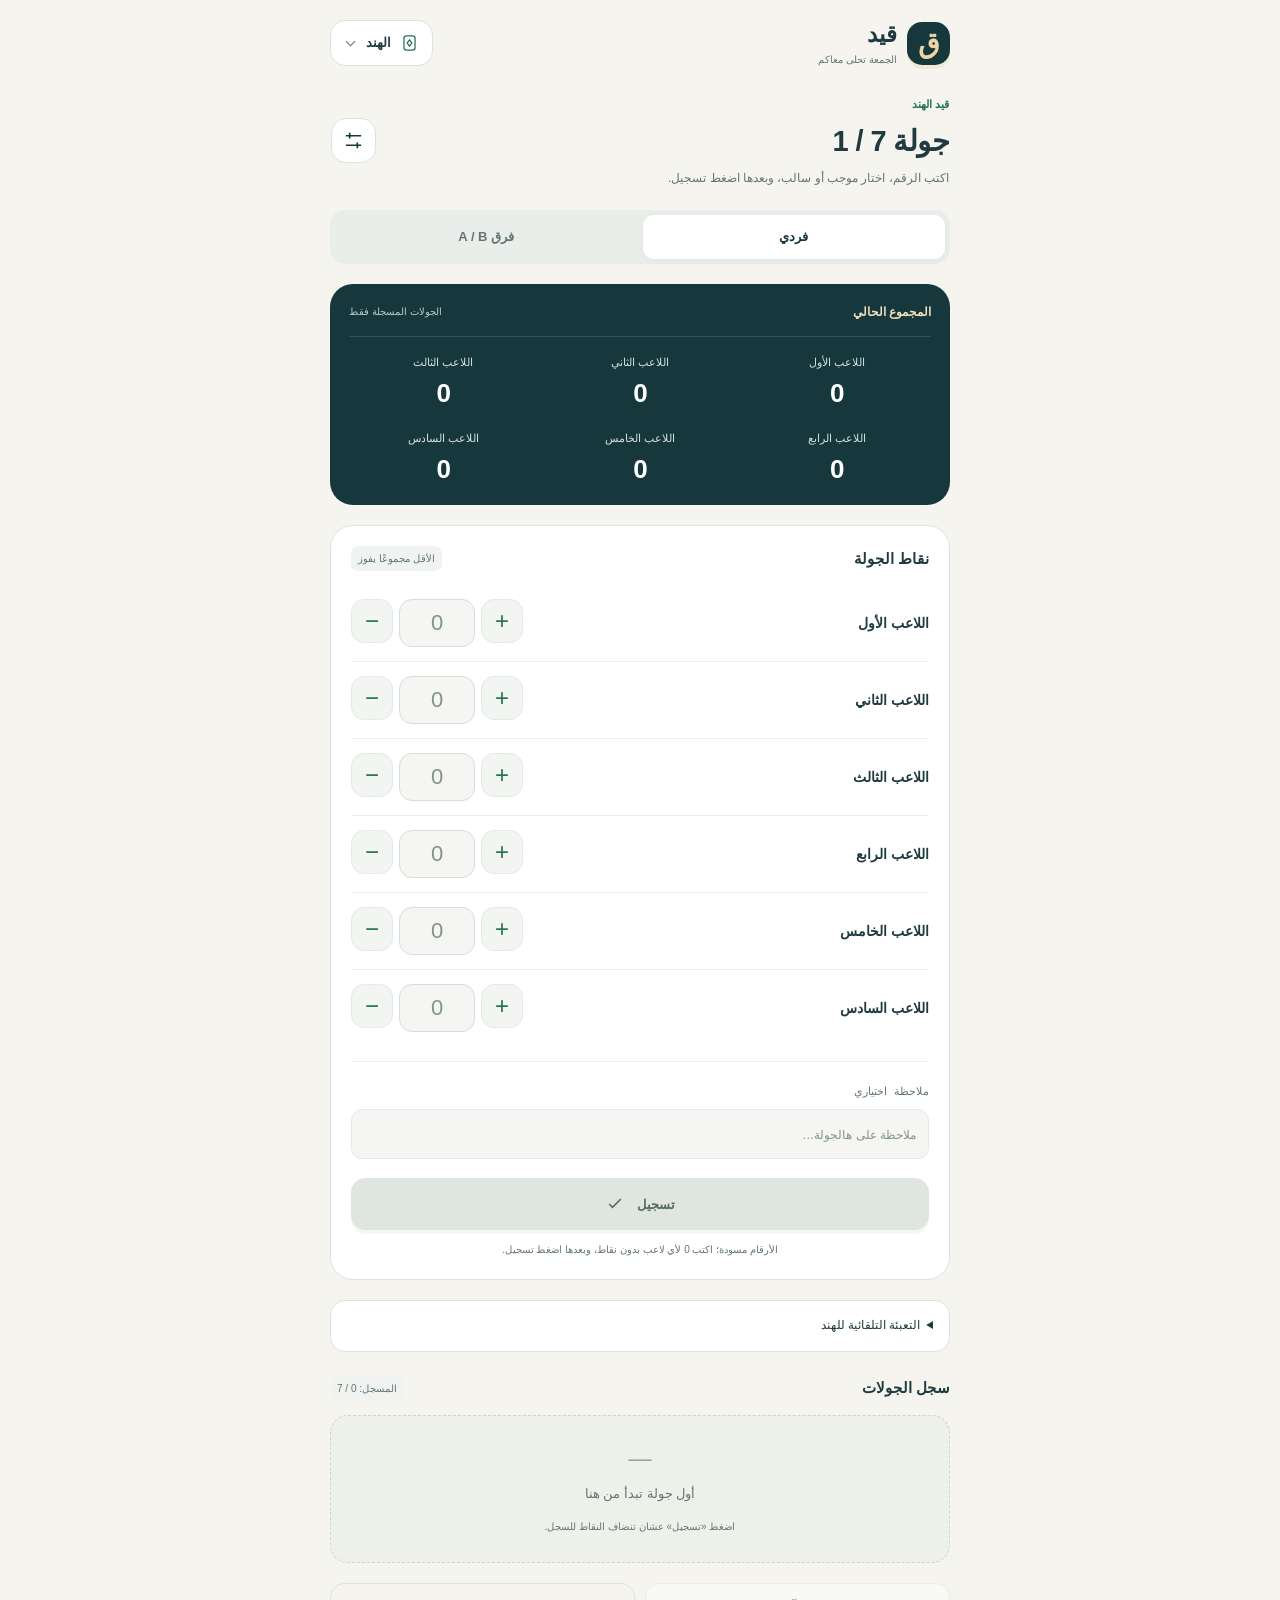
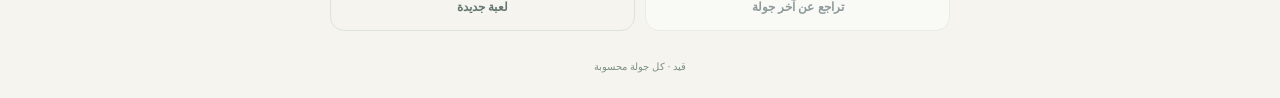
==== commit 60b846ee: "Refresh mobile scorekeeper design and show recorded totals" ====
--- a/index.html
+++ b/index.html
@@ -3,18 +3,19 @@
 <head>
   <meta charset="utf-8">
   <meta name="viewport" content="width=device-width, initial-scale=1, viewport-fit=cover">
-  <meta name="theme-color" content="#152f3b">
+  <meta name="theme-color" content="#f5f4ef">
   <meta name="description" content="قيد الهند للفردي والفرق: تسجيل الجولات، تعبئة النقاط تلقائيًا، وحساب الفائز بالأقل مجموعًا.">
   <title>قيد الهند — Qaed</title>
   <link rel="stylesheet" href="hand.css">
   <script defer src="hand-core.js"></script>
   <script defer src="hand-app.js"></script>
+  <link rel="stylesheet" href="mobile.css">
 </head>
 <body>
   <main class="app-shell">
     <header class="app-header">
-      <a class="brand" href="index.html" aria-label="قيد الهند"><span class="brand-symbol" aria-hidden="true">ق</span><span>قيد<small>كل جولة محسوبة</small></span></a>
-      <nav class="game-switch" aria-label="نوع القيد"><span class="selected-game" aria-current="page">الهند</span><a href="kout.html">كوت</a><a href="baloot.html">البلوت</a><a href="spita.html">السبيتة</a><a href="trix.html">التركس</a><a href="general.html">القيد العام</a></nav>
+      <a class="brand" href="index.html" aria-label="قيد الهند"><span class="brand-symbol" aria-hidden="true">ق</span><span>قيد<small>الجمعة تحلى معاكم</small></span></a>
+      <details class="game-picker"><summary aria-label="اختيار اللعبة، الحالية الهند"><svg viewBox="0 0 24 24" fill="none" stroke="currentColor" stroke-width="1.6" aria-hidden="true"><rect x="5" y="3" width="14" height="18" rx="3"/><path d="m12 8 3 4-3 4-3-4 3-4Z"/></svg><span>الهند</span><span class="picker-chevron" aria-hidden="true"></span></summary><div class="game-picker-panel"><div class="picker-heading"><span>على أي لعبة؟</span><small>اختَر القيد المناسب لجمعتكم</small></div><nav class="game-switch" aria-label="نوع القيد"><span class="selected-game" aria-current="page"><span class="game-tile-icon" aria-hidden="true"><svg viewBox="0 0 24 24" fill="none" stroke="currentColor" stroke-width="1.6" aria-hidden="true"><rect x="5" y="3" width="14" height="18" rx="3"/><path d="m12 8 3 4-3 4-3-4 3-4Z"/></svg></span><span><strong>الهند</strong><small>فردي وفرق · ٧ إلى ٩ جولات</small></span></span><a href="kout.html"><span class="game-tile-icon" aria-hidden="true"><svg viewBox="0 0 24 24" fill="none" stroke="currentColor" stroke-width="1.6" aria-hidden="true"><rect x="5" y="3" width="14" height="18" rx="3"/><path d="m12 8 3 4-3 4-3-4 3-4Z"/></svg></span><span><strong>كوت</strong><small>فريقين · الطلب والنتيجة</small></span></a><a href="baloot.html"><span class="game-tile-icon" aria-hidden="true"><svg viewBox="0 0 24 24" fill="none" stroke="currentColor" stroke-width="1.6" aria-hidden="true"><rect x="5" y="3" width="14" height="18" rx="3"/><path d="m12 8 3 4-3 4-3-4 3-4Z"/></svg></span><span><strong>البلوت</strong><small>فريقين · تسجيل النقاط</small></span></a><a href="spita.html"><span class="game-tile-icon" aria-hidden="true"><svg viewBox="0 0 24 24" fill="none" stroke="currentColor" stroke-width="1.6" aria-hidden="true"><rect x="5" y="3" width="14" height="18" rx="3"/><path d="m12 8 3 4-3 4-3-4 3-4Z"/></svg></span><span><strong>السبيتة</strong><small>فردي وفرق · حسب المجموع</small></span></a><a href="trix.html"><span class="game-tile-icon" aria-hidden="true"><svg viewBox="0 0 24 24" fill="none" stroke="currentColor" stroke-width="1.6" aria-hidden="true"><rect x="5" y="3" width="14" height="18" rx="3"/><path d="m12 8 3 4-3 4-3-4 3-4Z"/></svg></span><span><strong>التركس</strong><small>٤ لاعبين · ٤ ممالك</small></span></a><a href="general.html"><span class="game-tile-icon" aria-hidden="true"><svg viewBox="0 0 24 24" fill="none" stroke="currentColor" stroke-width="1.6" aria-hidden="true"><rect x="5" y="3" width="14" height="18" rx="3"/><path d="m12 8 3 4-3 4-3-4 3-4Z"/></svg></span><span><strong>القيد العام</strong><small>فردي وفرق · على كيفكم</small></span></a></nav></div></details>
     </header>
 
     <section class="game-heading" aria-labelledby="game-title">
@@ -33,6 +34,8 @@
       <button id="extend-game" class="button secondary" type="button">إضافة جولة</button>
     </section>
 
+    <section class="live-scores" aria-label="المجموع المسجل"><div class="scoreboard-heading"><span>المجموع الحالي</span><small>الجولات المسجلة فقط</small></div><div id="current-scores" class="scoreboard-grid"></div></section>
+
     <section class="entry-section" aria-labelledby="entry-title">
       <div class="section-label"><h2 id="entry-title">نقاط الجولة</h2><span>الأقل مجموعًا يفوز</span></div>
       <form id="score-form" novalidate>
@@ -47,7 +50,7 @@
     <section class="history-section" aria-labelledby="history-title"><div class="section-label"><h2 id="history-title">سجل الجولات</h2><span id="saved-count">0 جولات مسجلة</span></div><div id="empty-history" class="empty-history"><span aria-hidden="true">—</span><p>أول جولة تبدأ من هنا</p><small>اضغط «تسجيل» عشان تنضاف النقاط للسجل.</small></div><div id="history-wrap" class="table-wrap" role="region" aria-label="نقاط الجولات والمجموع" tabindex="0" hidden><table><caption class="sr-only">الجولات المسجلة والمجموع لكل لاعب أو فريق</caption><thead id="history-head"></thead><tbody id="history-body"></tbody><tfoot id="history-total"></tfoot></table></div></section>
 
     <footer class="game-actions"><button id="undo-round" class="button secondary" type="button">تراجع عن آخر جولة</button><button id="new-game" class="button quiet" type="button">لعبة جديدة</button></footer>
-    <p class="local-note">قيد مستقل لحساب النقاط • ينحفظ على جهازك • ما يغيّر نتائج تطبيق أنزلي</p>
+    <p class="local-note">قيد · كل جولة محسوبة</p>
   </main>
 
   <dialog id="settings-dialog" aria-labelledby="settings-title"><div class="dialog-heading"><div><span class="eyebrow">على كيفكم</span><h2 id="settings-title">إعدادات اللعبة</h2></div><button id="settings-close" class="icon-button" type="button" aria-label="إغلاق">×</button></div><form id="settings-form"><div class="settings-options"><label>عدد الجولات<select id="round-limit"><option value="7">٧ جولات</option><option value="8">٨ جولات</option><option value="9">٩ جولات</option></select></label><label id="player-count-label">عدد اللاعبين<select id="player-count"><option value="2">٢ لاعبين</option><option value="3">٣ لاعبين</option><option value="4">٤ لاعبين</option><option value="5">٥ لاعبين</option><option value="6">٦ لاعبين</option></select></label></div><p class="settings-hint">تقدر تمدد من ٧ إلى ٩ جولات. تغيير عدد اللاعبين متاح قبل إدخال النقاط.</p><div id="participant-names" class="participant-names"></div><p id="settings-error" class="feedback" role="alert"></p><button class="button primary full-width" type="submit">حفظ الإعدادات</button></form></dialog>
--- a/mobile.css
+++ b/mobile.css
@@ -0,0 +1,215 @@
+/* Mobile presentation shared by every game. Game rules and saved data stay in
+   their existing modules. Loaded last to also cover legacy general-page styles. */
+:root{
+  color-scheme:light;
+  --bg:#f5f4ef;
+  --panel:#ffffff;
+  --field:#f2f4f3;
+  --line:#dce3df;
+  --text:#203b40;
+  --muted:#657672;
+  --gold:#ddbd79;
+  --green:#247358;
+  --red:#b04c56;
+  --ink:#16383d;
+  --rounding:23px;
+}
+html{background:var(--bg);scroll-padding-top:20px}
+body{background:var(--bg);line-height:1.5}
+.app-shell{max-width:660px;min-height:100svh;padding:calc(20px + env(safe-area-inset-top)) 20px 0}
+.app-header{position:relative;z-index:5;flex-wrap:nowrap;gap:12px;border:0;padding:0 0 25px}
+.brand{font-size:23px;line-height:1.25;flex-shrink:0}
+.brand-symbol{width:43px;height:43px;border-radius:15px;background:var(--ink);color:#edd6a4;font-size:28px;box-shadow:0 4px 0 #ddbd7933}
+.brand small,.app-header .brand small{display:block;color:var(--muted);font-size:10px;margin-top:5px}
+.game-picker{position:static}
+.game-picker>summary{display:flex;align-items:center;justify-content:center;gap:9px;min-height:46px;padding:10px 13px;border:1px solid var(--line);border-radius:15px;background:var(--panel);font-size:13px;font-weight:650;cursor:pointer;list-style:none}
+.game-picker>summary::-webkit-details-marker{display:none}
+.game-picker>summary>svg{width:19px;height:22px;color:var(--green)}
+.picker-chevron{width:7px;height:7px;border:solid var(--muted);border-width:0 1.5px 1.5px 0;transform:rotate(45deg);margin:0 3px 4px}
+.game-picker[open] .picker-chevron{transform:rotate(225deg);margin-bottom:0}
+.game-picker-panel{position:absolute;top:60px;inset-inline:0;border:1px solid var(--line);border-radius:23px;background:var(--panel);padding:20px;box-shadow:0 18px 60px #16383d26}
+.picker-heading{display:flex;flex-direction:column;gap:4px;margin-bottom:16px}
+.picker-heading>span{font-weight:750;font-size:21px}
+.picker-heading small{color:var(--muted);font-size:12px}
+.game-switch{display:grid;grid-template-columns:1fr 1fr;gap:9px;max-width:100%;background:none;padding:0;border-radius:0}
+.game-switch>*{display:flex;align-items:center;gap:10px;min-width:0;min-height:76px;border:1px solid var(--line);border-radius:15px;padding:12px 10px;color:var(--text);background:var(--panel)}
+.game-switch a{color:var(--text)}
+.game-switch strong{display:block;font-size:14px;font-weight:650}
+.game-switch small{display:block;font-size:9px;line-height:1.7;color:var(--muted);margin-top:4px}
+.game-switch .selected-game{border-color:#86a698;background:#edf4ef;box-shadow:inset 0 0 0 1px #86a698}
+.game-tile-icon{display:grid;place-items:center;width:30px;height:36px;flex-shrink:0;color:var(--green)}
+.game-tile-icon svg{width:25px;height:30px}
+.game-heading{padding:0 1px 20px;gap:15px;align-items:center}
+.eyebrow{font-size:11px;color:var(--green);font-weight:650;letter-spacing:0}
+h1{font-size:29px;line-height:1.35;margin:7px 0;font-weight:750;letter-spacing:-.6px}
+h2{font-size:16px}
+.game-heading p{font-size:12px;line-height:1.8;color:var(--muted)}
+.icon-button,.iconbtn{background:#fff;border:1px solid var(--line);border-radius:15px;width:45px;height:45px;color:var(--ink)}
+.icon-button:active{background:#e6ede8}
+.mode-switch{padding:5px;background:#e9eeea;border:0;border-radius:15px;margin-bottom:20px;gap:5px}
+.mode-switch button{min-height:44px;padding:10px 8px;color:var(--muted);font-size:13px;border-radius:11px}
+.mode-switch button[aria-pressed=true]{background:#fff;color:var(--ink);box-shadow:0 2px 6px #16383d0a}
+.live-scores{padding:19px 19px 20px;border-radius:var(--rounding);background:var(--ink);color:#fff;margin:0 0 20px}
+.scoreboard-heading{display:flex;justify-content:space-between;align-items:center;gap:8px;padding-bottom:15px;margin-bottom:17px;border-bottom:1px solid #ffffff21}
+.scoreboard-heading>span{font-size:12px;font-weight:650;color:#efdfbc}
+.scoreboard-heading small{color:#b8cbc7;font-size:10px}
+.scoreboard-grid{display:grid;grid-template-columns:repeat(2,minmax(0,1fr));gap:20px 8px}
+.scoreboard-grid[data-players="3"],.scoreboard-grid[data-players="5"],.scoreboard-grid[data-players="6"]{grid-template-columns:repeat(3,minmax(0,1fr))}
+.scoreboard-person{min-width:0;text-align:center}
+.scoreboard-person>span{display:block;font-size:11px;color:#d4e0dc;overflow-wrap:anywhere}
+.scoreboard-person bdi{display:block;font-size:31px;font-weight:650;line-height:1.2;margin-top:8px;letter-spacing:-1px;font-variant-numeric:tabular-nums}
+.scoreboard-grid[data-players="5"] bdi,.scoreboard-grid[data-players="6"] bdi{font-size:26px}
+.entry-section,.kout-entry{border:1px solid var(--line);border-radius:var(--rounding);padding:20px;background:#fff}
+.section-label{gap:10px;margin-bottom:14px}
+.section-label h2{font-size:15px;font-weight:750}
+.section-label>span{font-size:10px;background:#f0f3ef;border-radius:7px;padding:5px 7px;color:var(--muted)}
+.score-inputs{gap:0}
+.score-row{padding:14px 0;border-color:#ebefeb;gap:12px}
+.score-row:last-child{border-bottom:0}
+.player-label{font-size:14px;font-weight:600}
+.player-index{display:none}
+.score-control{grid-template-columns:42px 76px 42px;gap:6px}
+.sign-button{height:44px;border-radius:13px;background:#f2f5f1;color:var(--green);border:1px solid #e4eae4;font-size:24px}
+.score-value{height:48px;font-size:22px;background:#f5f6f3;border:1px solid #d5dfd6;border-radius:13px;color:var(--ink);outline:revert}
+.score-value.negative{color:var(--green)}
+.score-value.positive{color:var(--ink)}
+.score-value::placeholder{color:#82958a}
+.baloot-input{width:122px}
+.note-field{margin-top:15px;display:block;border-top:1px solid #ebefeb;padding-top:16px}
+.note-field>span{font-size:11px;color:var(--muted)}
+.note-field input{margin-top:7px;background:#f5f6f3;border:1px solid #e4eae4;border-radius:11px;padding:12px;font-size:16px}
+.note-field input::placeholder{font-size:12px;color:#82958a}
+.entry-footer{flex-direction:column-reverse;align-items:stretch;gap:11px;margin-top:19px}
+.entry-footer p{max-width:none;text-align:center;font-size:10px;line-height:1.8}
+.button,.btn{min-height:48px;border-radius:14px;font-size:13px;padding:12px 16px;font-weight:650}
+.button.primary,.btn.primary{background:var(--ink);color:#fff;border-color:var(--ink);min-height:52px;box-shadow:0 4px 0 #16383d0a}
+.button.secondary,.btn{background:#fff;color:var(--text);border-color:var(--line)}
+.button.quiet,.btn.ghost{color:var(--muted);background:transparent;border-color:var(--line)}
+button:disabled{opacity:.48;box-shadow:none}
+.button.primary:disabled,.btn.primary:disabled{background:#dfe6df;color:#576b60;border-color:#dfe6df;opacity:1}
+.history-section{min-height:0;margin:24px 0 0}
+.empty-history,.empty{padding:25px 12px;border:1px dashed #cbd7ce;border-radius:18px;background:#eeF1ea;color:var(--muted)}
+.empty-history>span{font-size:23px;color:#94a995}
+.empty-history p{font-size:13px}
+.empty-history small{font-size:10px}
+.table-wrap{border:1px solid var(--line);border-radius:17px;background:#fff;overscroll-behavior-inline:contain}
+th,td{border-color:#e7ece7;padding:15px 12px}
+thead th{background:#eaf0e9;color:#596f60;line-height:1.7}
+tbody th{color:var(--muted)}
+tfoot td,tfoot th{background:#e7eee6;color:var(--ink);font-size:18px}
+tfoot th{font-size:11px}
+.leader{color:var(--green)}
+.trailing{color:var(--red)}
+.round-note-row td{color:var(--muted)}
+.game-actions{position:static;background:none;padding:20px 0 14px;gap:10px}
+.game-actions .button{min-width:0;font-size:12px;padding:12px 8px}
+.game-actions .primary{flex:1.25}
+.rules-note{border:1px solid var(--line);border-radius:15px;padding:14px 16px;margin:20px 0 0;font-size:11px;background:#fff;color:var(--muted)}
+.rules-note summary{color:var(--text);font-size:12px;line-height:1.8}
+.rule-chips span{background:#edf2ea;color:var(--ink);border:1px solid #dce6da}
+.local-note{color:#7e9083;font-size:10px;padding:12px 0 calc(22px + env(safe-area-inset-bottom));margin:0}
+.feedback:not(:empty),.storage-warning{color:#7b581c;background:#faf0d9;border:1px solid #e9d6a7;border-radius:13px;padding:12px 14px;margin-bottom:16px;font-size:12px}
+.winner-panel{border-color:#a7cbb6;border-radius:20px;background:#e9f4ec;padding:20px}
+.winner-panel h2{color:var(--green)}
+.winner-panel p{color:#506c5d}
+dialog,.modal{color:var(--text);background:#fff;border:1px solid var(--line);border-radius:25px;padding:24px;box-shadow:0 18px 60px #16383d26}
+dialog::backdrop{background:#142f39a6;backdrop-filter:blur(3px)}
+.settings-options{gap:12px}
+select,.participant-names input,.modal input,.modal select{background:#f3f5f0;color:var(--text);border-color:var(--line);border-radius:12px;font-size:16px;min-height:47px}
+.settings-hint,.participant-names label,.settings-options label{color:var(--muted)}
+.dialog-heading{margin-bottom:18px}
+.dialog-heading h2{font-size:21px}
+.kout-scoreboard{background:var(--ink);border:0;border-radius:var(--rounding);color:#fff;padding:23px 16px;margin-bottom:20px}
+.kout-scoreboard span:not(.kout-divider){font-size:12px;color:#d4e0dc}
+.kout-scoreboard strong{font-size:40px;color:#f0dfb7}
+.kout-scoreboard .kout-divider{color:#8ea8a2}
+.kout-scoreboard .winning-score{color:#b9e5bd}
+.kout-entry{padding-top:20px}
+.kout-history{margin:24px 0 0;min-height:0}
+.kout-choice{margin-bottom:16px}
+.kout-choice legend{font-size:11px;margin-bottom:9px}
+.kout-options button{background:#f3f5f0;border-color:var(--line);color:var(--text);min-height:48px;border-radius:12px;font-size:16px}
+.kout-options.two button{font-size:13px}
+.kout-options button[aria-pressed=true],.trix-person-options button[aria-pressed=true],.trix-ranks button[aria-pressed=true]{background:#e5eee6;color:#285940;border-color:#90ad95;box-shadow:inset 0 0 0 1px #90ad95}
+.kout-options button small{color:var(--muted)}
+.kout-preview{background:#f5f6f2;color:var(--muted);border-color:var(--line);font-size:12px}
+.kout-preview.ready{background:#e9f4ec;color:var(--green);border-color:#a7cbb6}
+.trix-kingdoms{gap:6px;margin-bottom:20px}
+.trix-kingdoms button{background:#fff;border-color:var(--line);color:var(--muted);border-radius:14px;min-height:80px;font-size:10px}
+.trix-kingdoms button strong{color:var(--ink);font-size:11px}
+.trix-kingdoms button[aria-pressed=true]{background:var(--ink);color:#d8e3d8;border-color:var(--ink)}
+.trix-kingdoms button[aria-pressed=true] strong{color:#efdfbc}
+.trix-kingdoms button small{font-size:9px}
+.trix-games{gap:10px}
+.trix-game{border-color:var(--line);border-radius:17px;background:#fff;color:var(--ink);min-height:77px;font-size:16px;padding:16px}
+.trix-game small{color:var(--muted)}
+.trix-game[aria-pressed=true]{border-color:#7d9f86;background:#edf4eb;color:var(--green)}
+.trix-game.closed{background:#e8ece6;color:var(--muted)}
+.trix-game.complex{background:#efe4c9;color:#67522f;border-color:#ded0b1}
+.trix-editor{background:#fff;border:1px solid var(--line);border-radius:22px;padding:18px;margin-top:20px}
+.trix-component{background:#f7f8f4;border-color:var(--line);border-radius:17px;padding:14px}
+.trix-count-row{border-color:var(--line)}
+.trix-counter button,.trix-counter input{color:var(--ink);background:#fff;border-color:#cfdbcf;min-height:44px}
+.trix-counter button{border-radius:12px}
+.trix-person-options button,.trix-ranks button,.trix-complex-options label{background:#fff;color:var(--text);border-color:var(--line);min-height:46px}
+.trix-preview{background:#edf4eb;border-color:#a7cbb6}
+.trix-preview span{color:#506c5d}
+.trix-preview bdi{color:var(--green)}
+.trix-review{background:#fff;border-radius:16px}
+.trix-table tbody th{color:var(--text)}
+.trix-table tbody th small{color:var(--green)}
+.trix-table tfoot .kingdom-total td,.trix-table tfoot .kingdom-total th{background:#f0f4ed;color:var(--muted)}
+.general-shell{padding-bottom:0}
+.general-shell .card{background:#fff;border-color:var(--line);border-radius:21px;padding:18px}
+.general-shell .bigScore{color:var(--ink);font-size:34px}
+.general-shell .remaining{font-size:11px}
+.general-shell .inputRow{grid-template-columns:44px minmax(60px,1fr) 44px;gap:8px;margin-top:15px}
+.general-shell .stepBtn{background:#f2f5f1;color:var(--green);border-color:#dce6da;border-radius:13px;height:46px}
+.general-shell input{background:#f4f6f1;color:var(--ink);border-color:#d5dfd6;border-radius:12px;min-height:48px}
+.general-shell .inputRow input{font-size:22px}
+.general-shell .general-history{margin-top:20px;background:transparent;border:0;padding:0}
+.general-shell #logTable{background:#fff}
+.general-shell #logTable th{color:var(--muted)}
+.general-shell #logTable th,.general-shell #logTable td{border-color:var(--line)}
+.general-shell .btn.danger{color:var(--red);background:#fff}
+.general-shell .actions{gap:8px}
+.general-shell .teamName{font-size:14px}
+.general-shell .field label{font-size:12px}
+.general-shell .footerHint{font-size:10px}
+.overlay{background:#142f39a6}
+.closeX{color:var(--ink);border-color:var(--line)}
+.winnerBox{background:#edf4eb;border-color:#a7cbb6}
+.modal .field label{color:var(--muted)}
+.modal .btn.ghost{color:var(--red)}
+@media(max-width:380px){
+  .app-shell{padding-inline:14px}
+  .brand{font-size:21px;gap:8px}
+  .brand small,.app-header .brand small{font-size:9px}
+  .game-picker>summary{font-size:12px;padding:9px 10px;gap:7px}
+  .entry-section,.kout-entry{padding:16px}
+  .score-control{grid-template-columns:38px 65px 38px;gap:5px}
+  .score-row{gap:8px}
+  .player-label{font-size:13px}
+  .game-picker-panel{padding:16px}
+  .game-switch>*{gap:6px;padding:10px 7px}
+  .game-switch strong{font-size:13px}
+  .game-switch small{font-size:8px}
+  .game-tile-icon{width:23px}
+  h1{font-size:26px}
+  .kout-options.bids{gap:5px}
+  .kout-options.bids button{font-size:14px;padding-inline:2px}
+  .trix-game{padding:13px 10px;font-size:14px}
+}
+@media(min-width:521px){
+  .general-shell .grid2,.general-shell .soloGrid{grid-template-columns:repeat(2,minmax(0,1fr))}
+}
+@media(max-width:520px){
+  dialog{position:fixed;inset:auto 0 0;width:100%;max-width:100%;max-height:88dvh;margin:0;border-radius:27px 27px 0 0;padding:25px 20px calc(24px + env(safe-area-inset-bottom))}
+  .overlay{align-items:flex-end;padding:0}
+  .modal{width:100%;max-height:88dvh;border-radius:27px 27px 0 0;padding:25px 20px calc(24px + env(safe-area-inset-bottom))}
+  .modal .row2{grid-template-columns:1fr 1fr}
+}
+@media(prefers-reduced-motion:no-preference){
+  .game-picker-panel{animation:picker-in .15s ease-out}
+  @keyframes picker-in{from{opacity:0;transform:translateY(-5px)}to{opacity:1;transform:translateY(0)}}
+}
